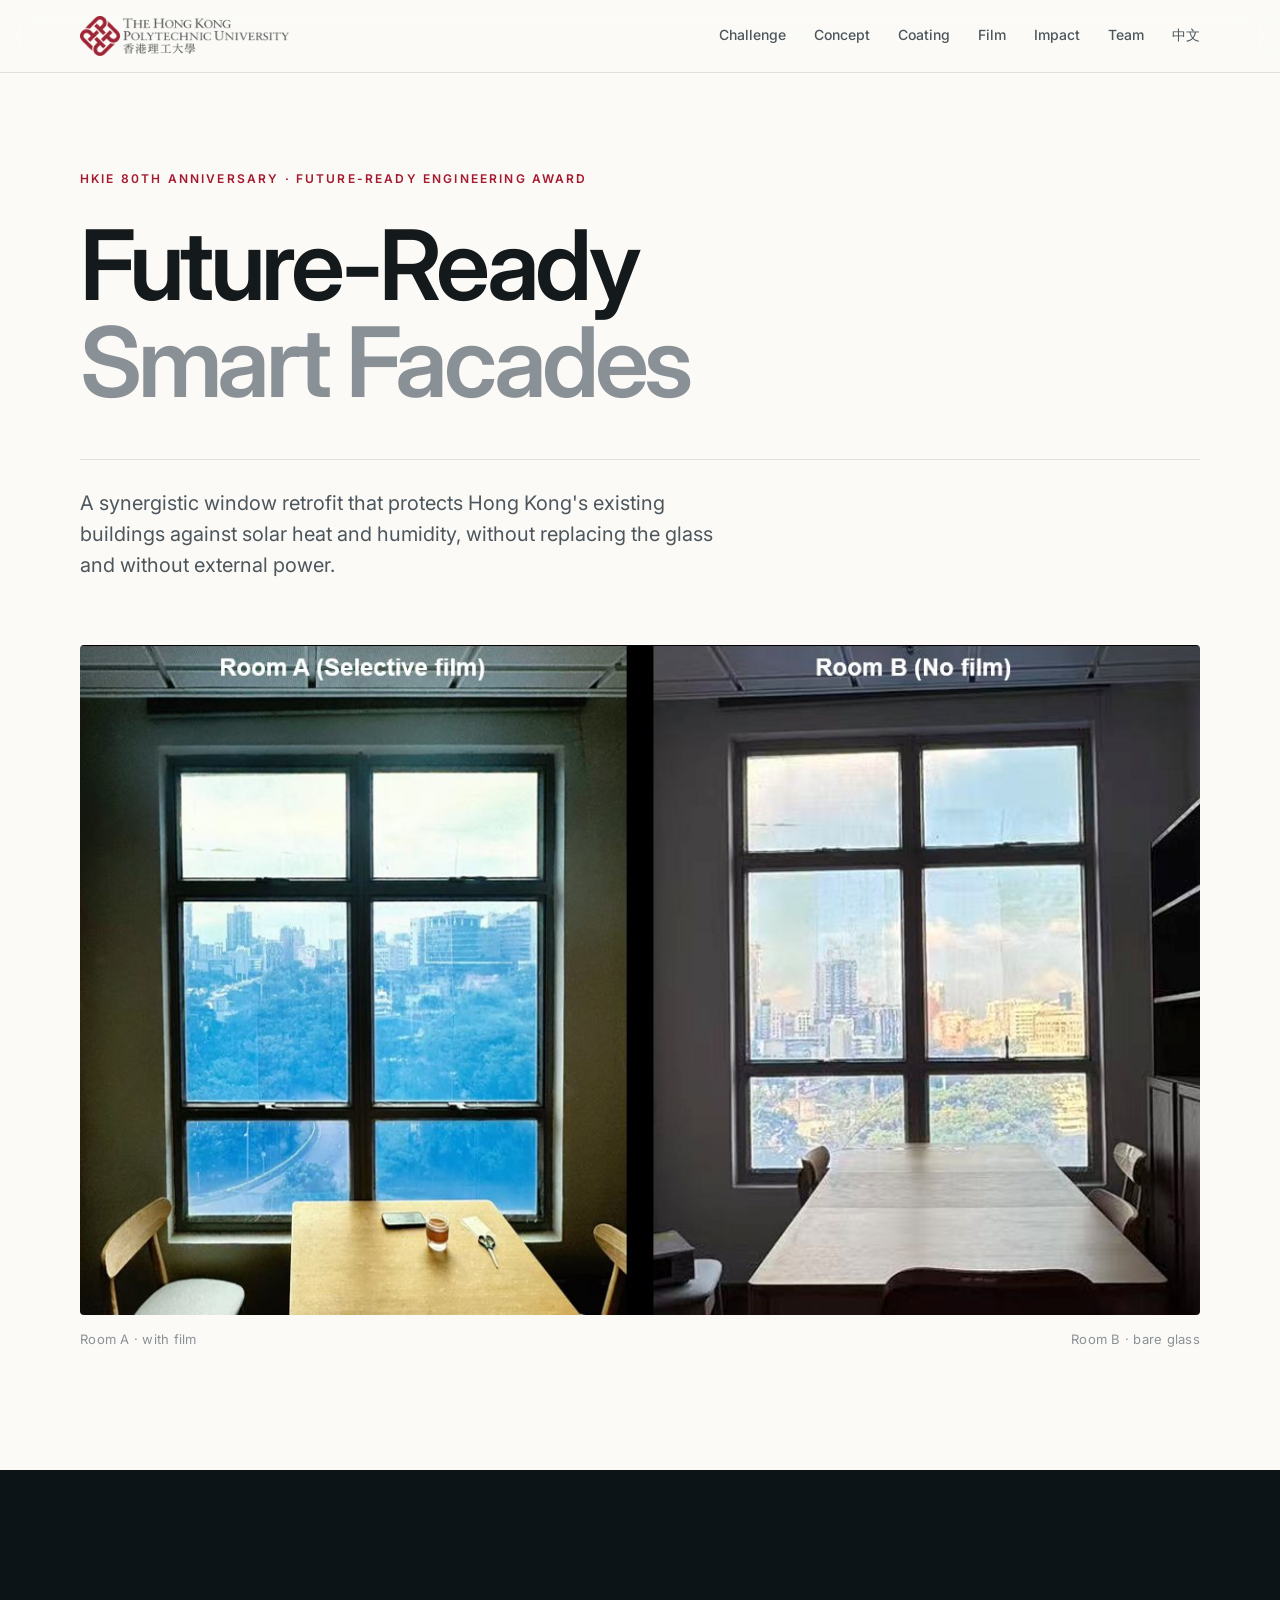
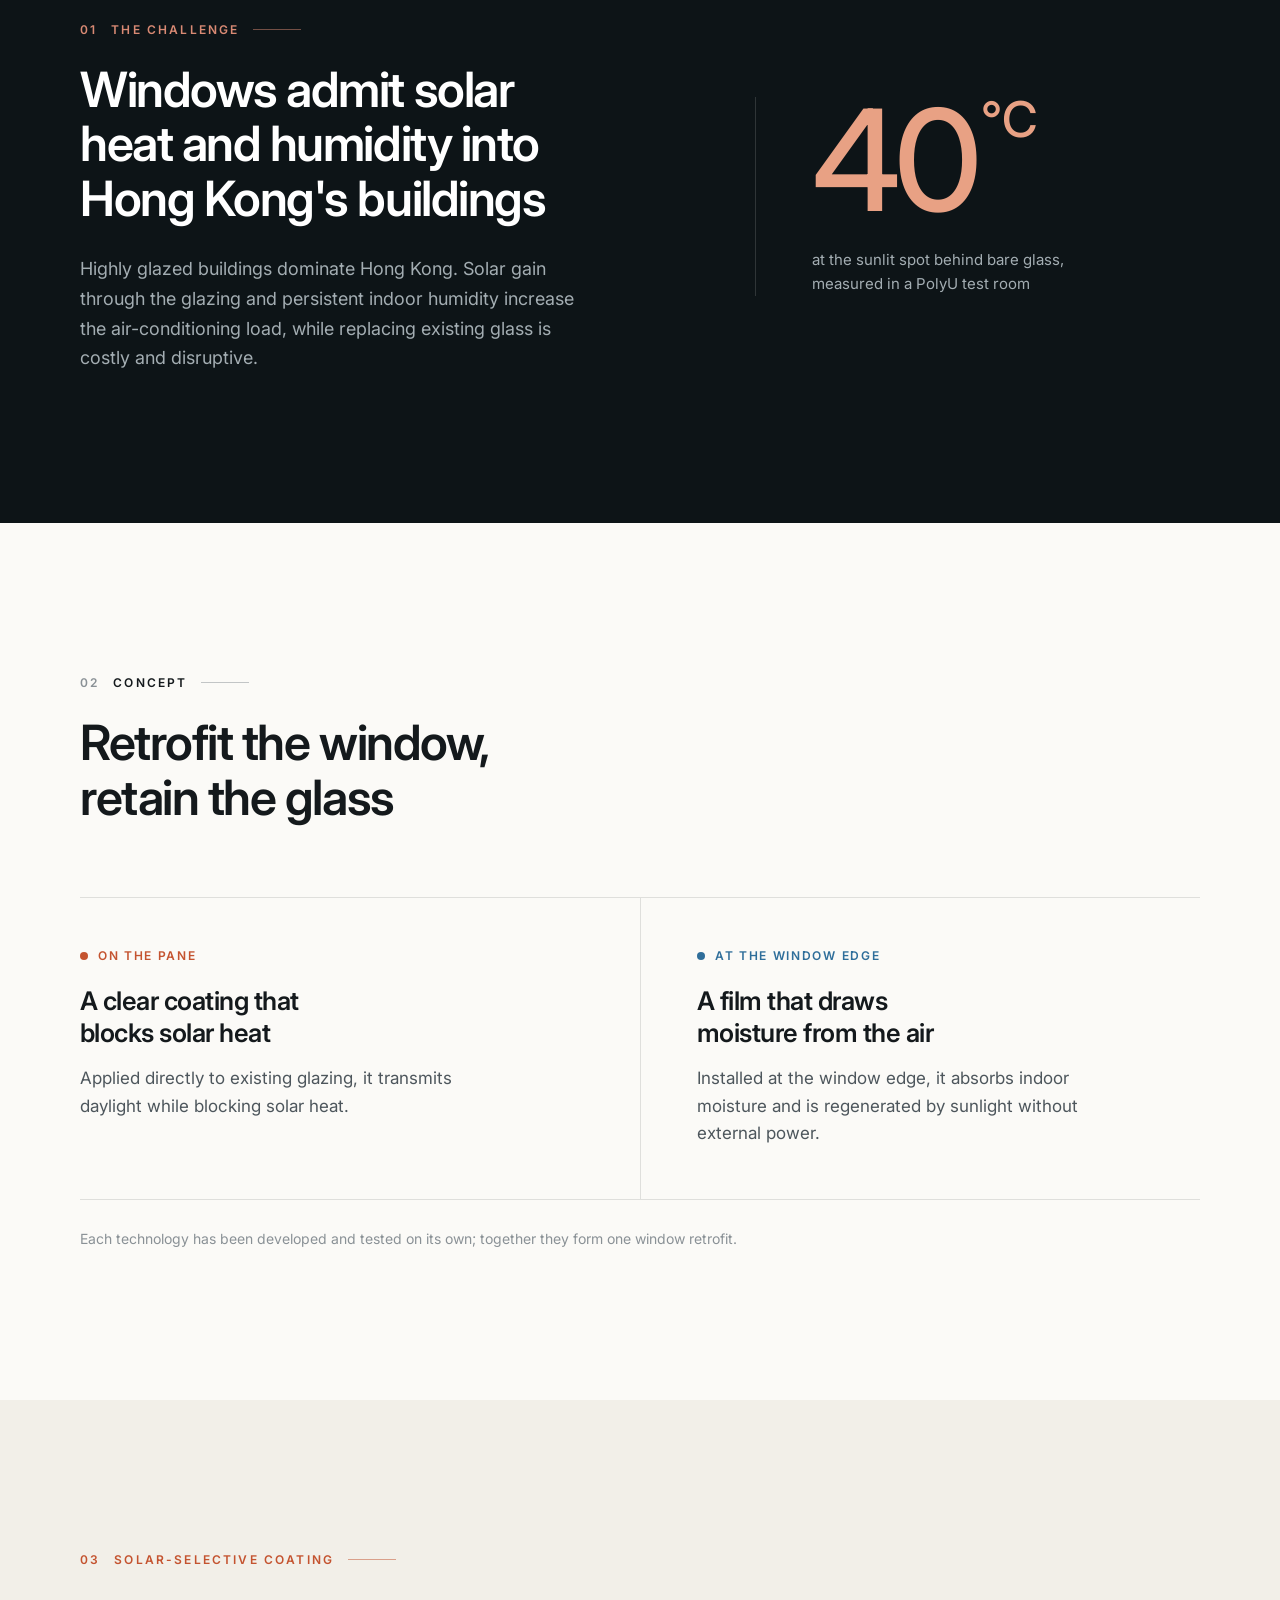
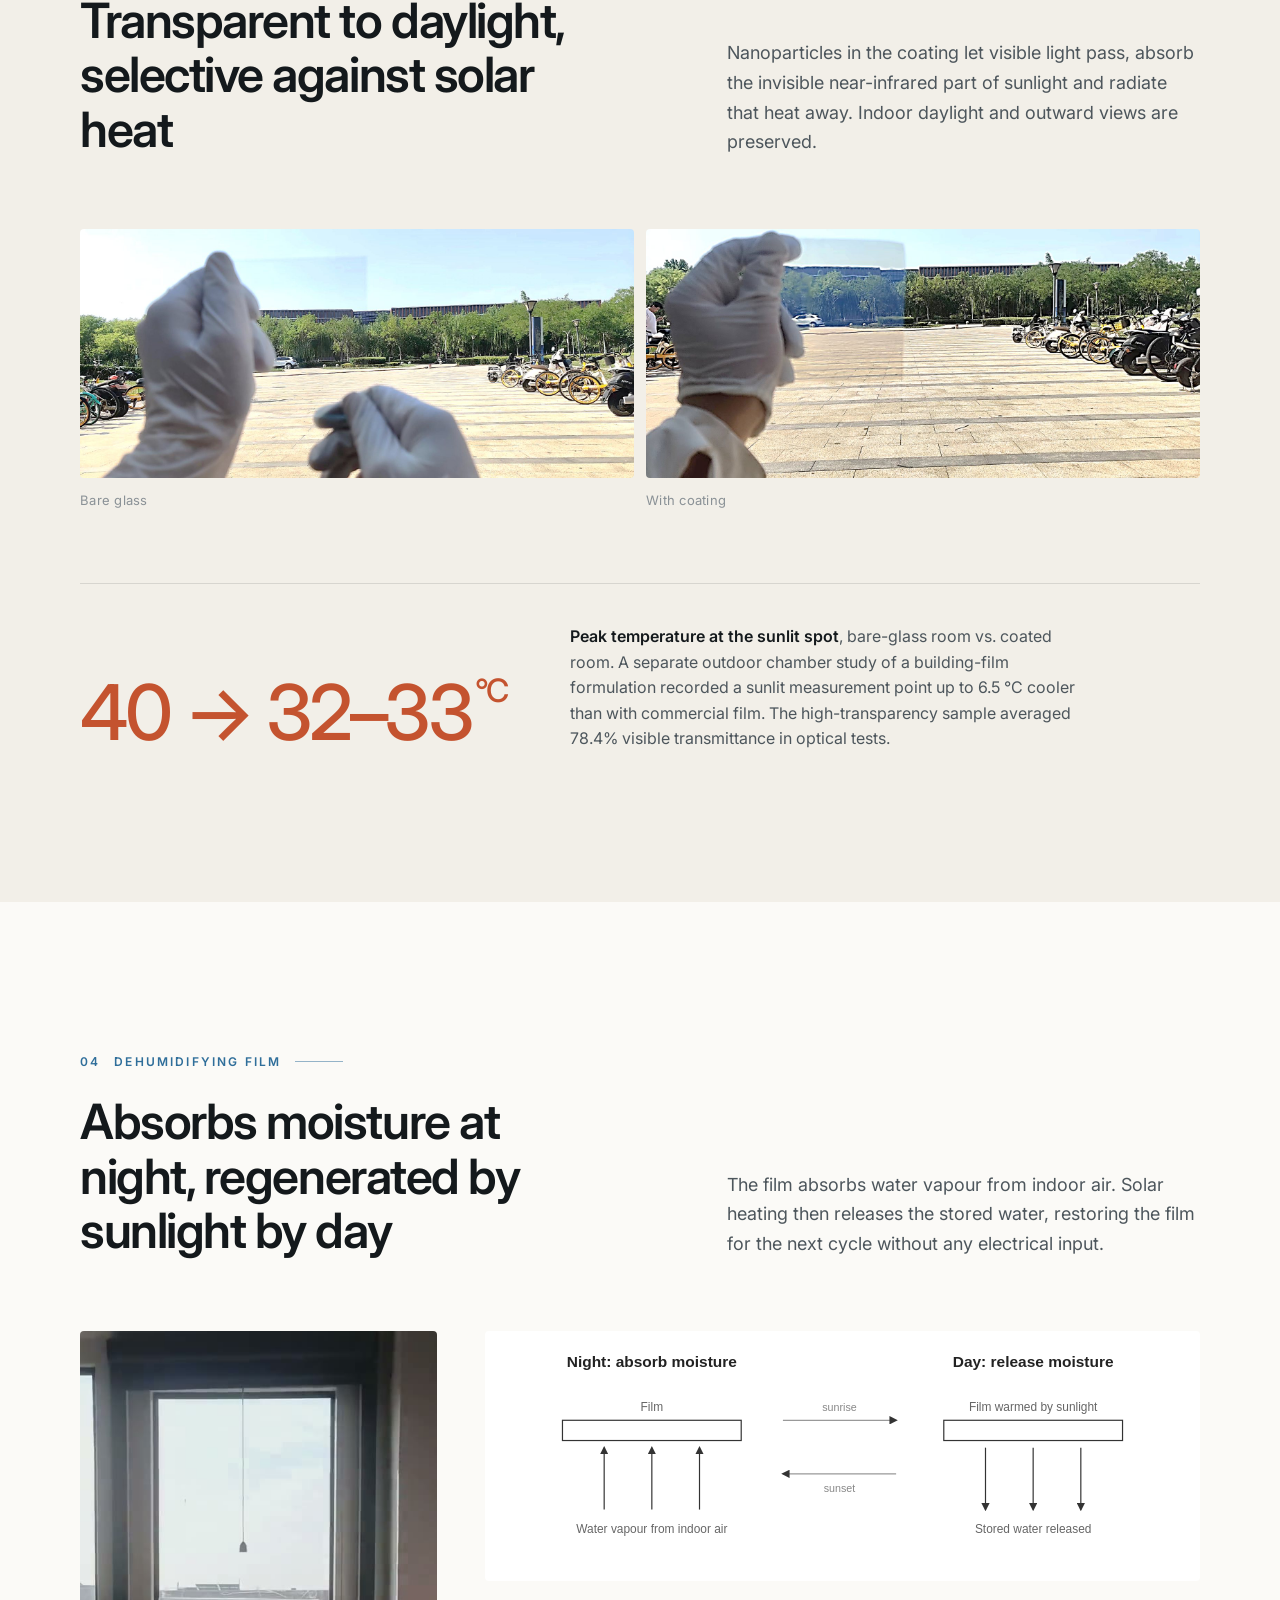
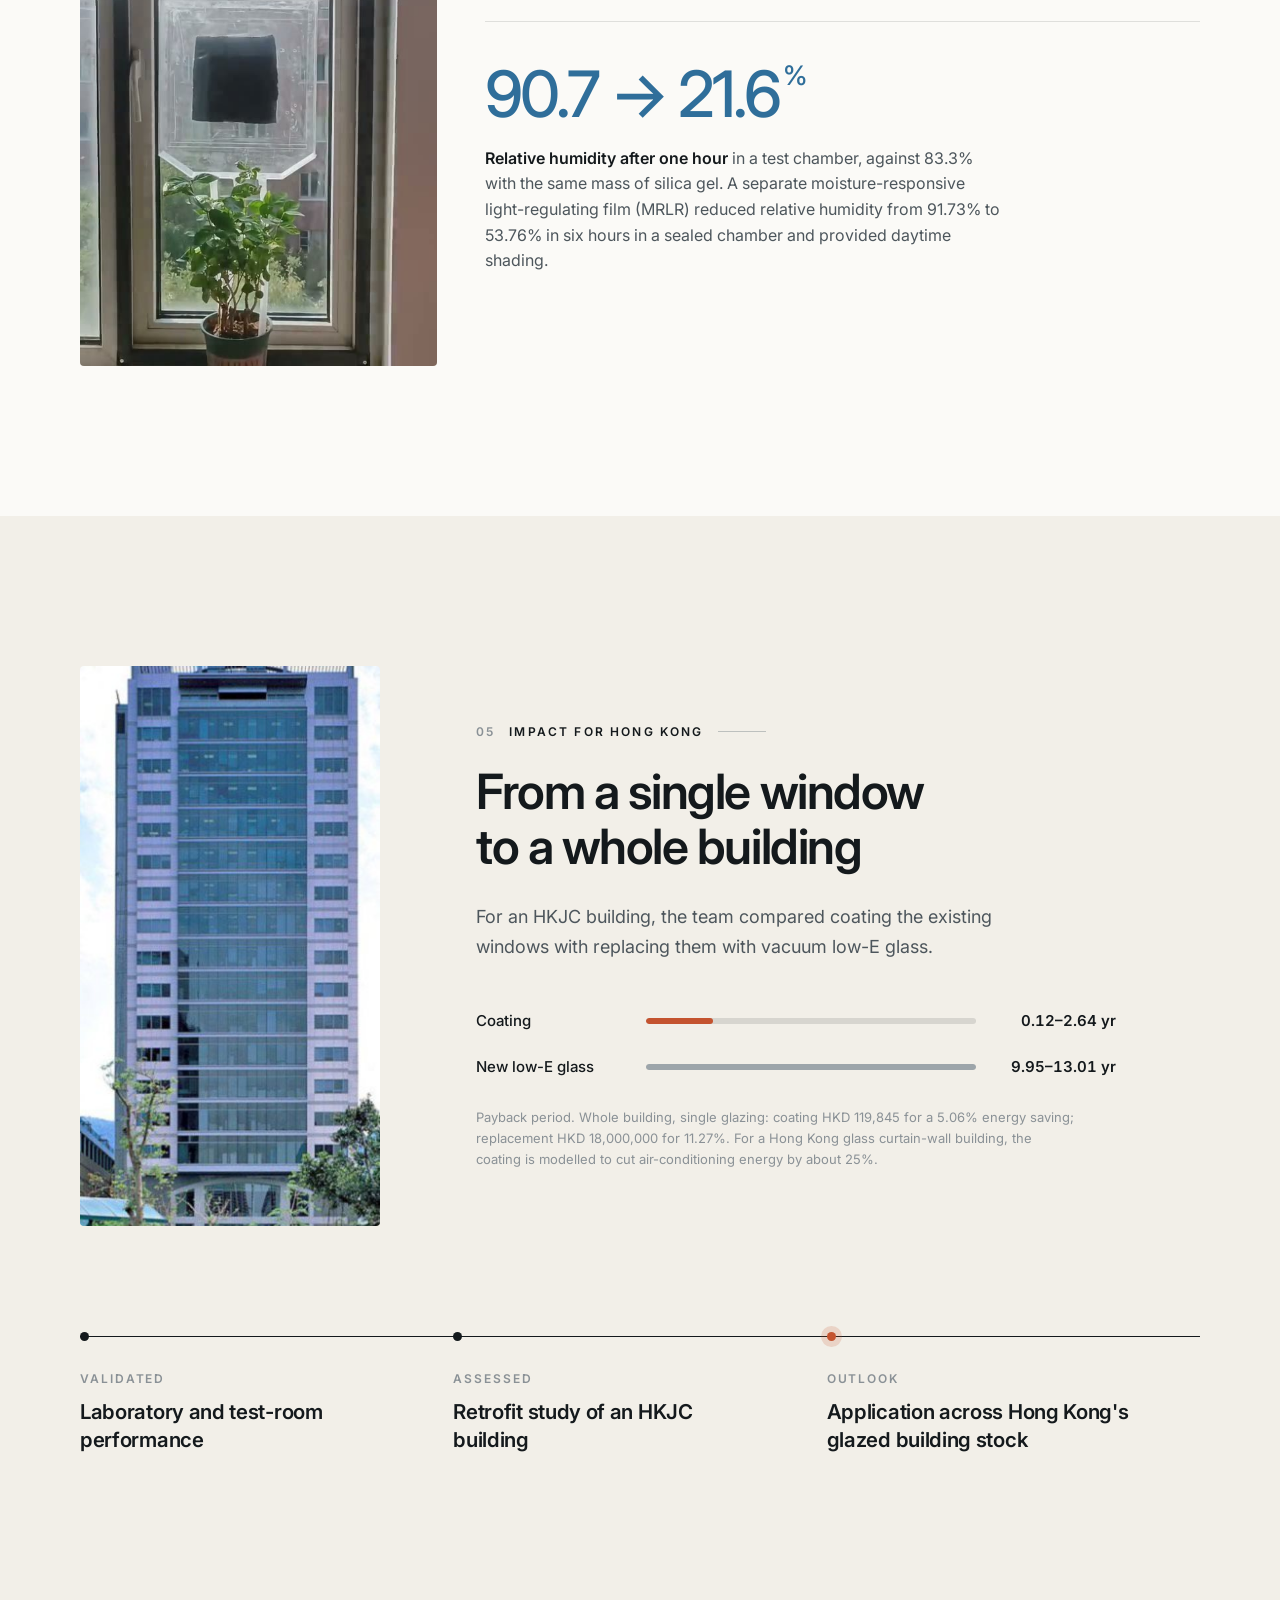
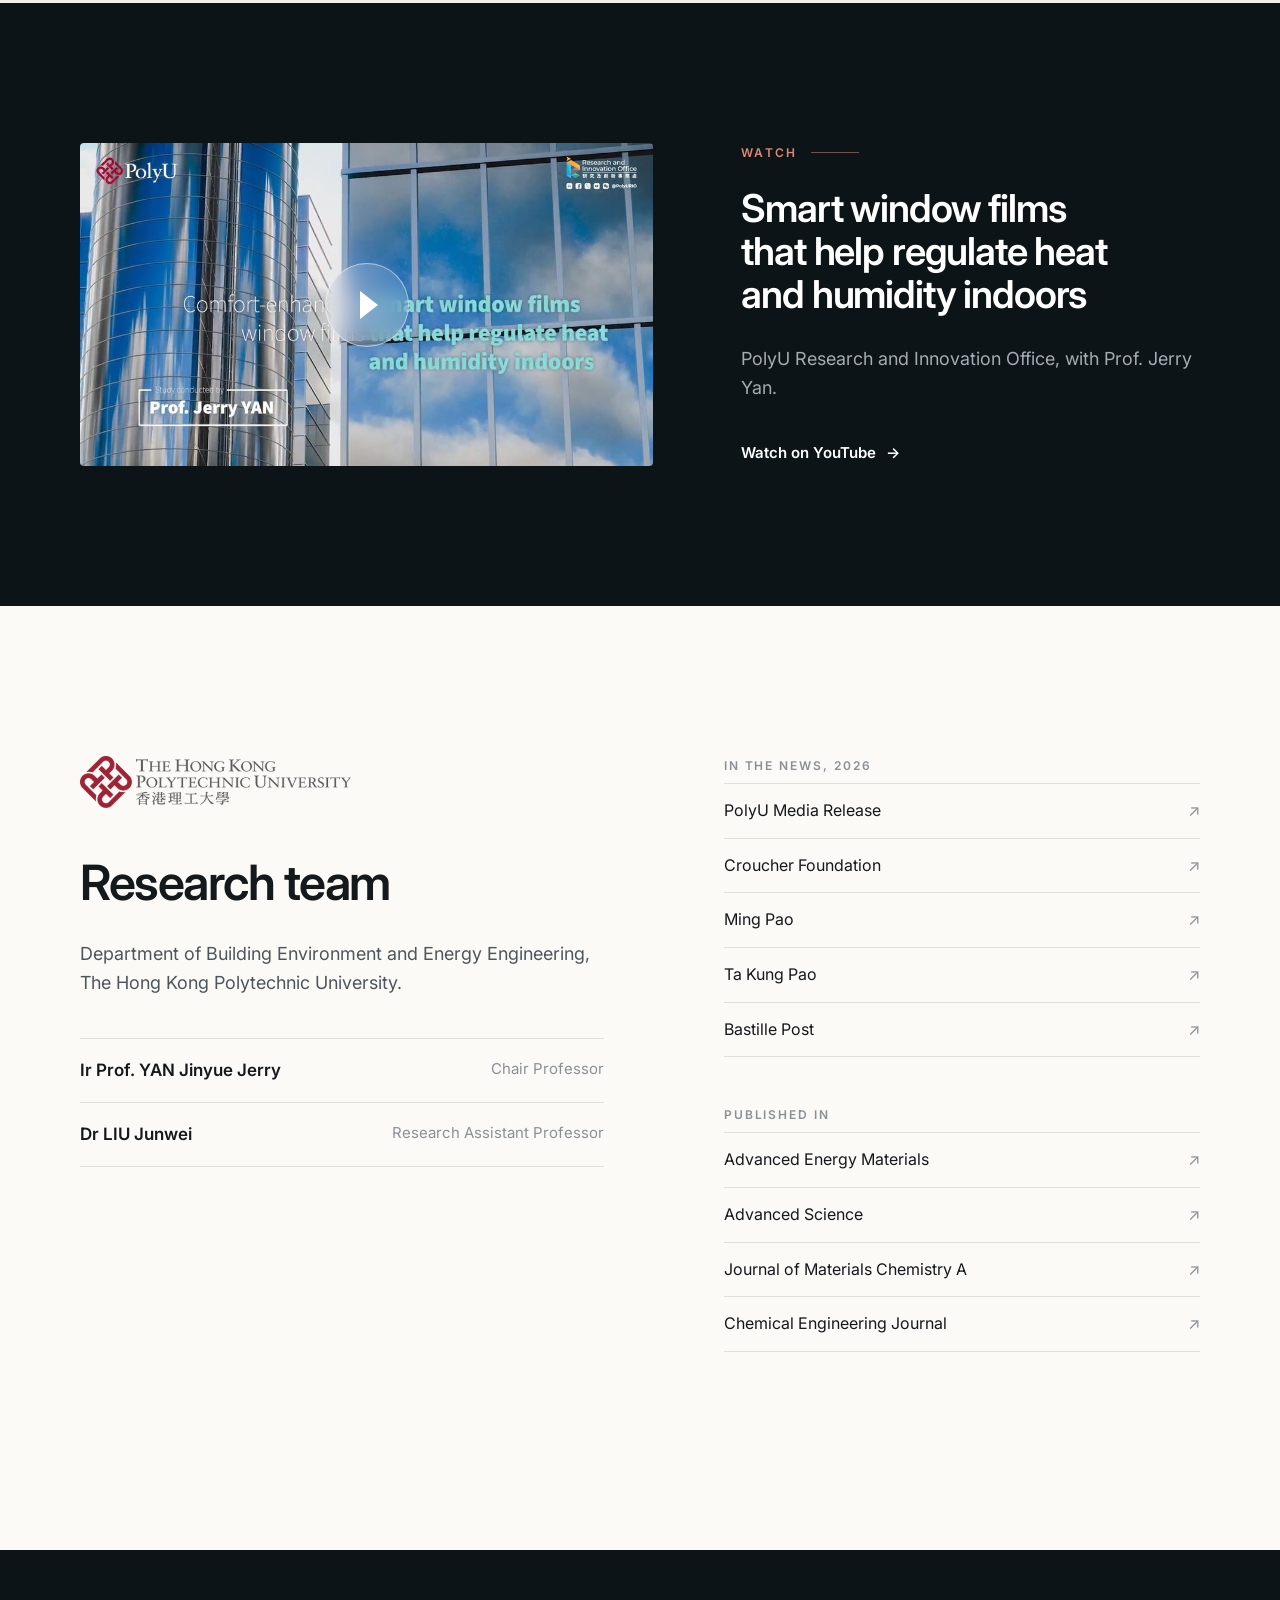
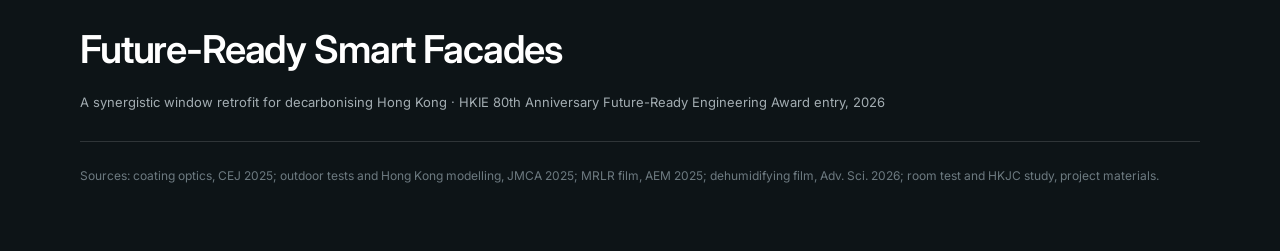
==== en.html @ bd6fe7e2 "Add Chinese research frontend with sample observations and retrofit comparisons" ====
<!doctype html>
<html lang="en">
<head>
<meta charset="utf-8">
<meta name="viewport" content="width=device-width, initial-scale=1">
<title>Future-Ready Smart Facades · PolyU</title>
<meta name="description" content="PolyU research that turns Hong Kong's existing windows into a shield against solar heat and humidity, with no new glass and no power.">
<link rel="preconnect" href="https://fonts.googleapis.com">
<link rel="preconnect" href="https://fonts.gstatic.com" crossorigin>
<link href="https://fonts.googleapis.com/css2?family=Inter:wght@400;500;600&display=swap" rel="stylesheet">
<link rel="stylesheet" href="assets/styles.css">
<script>if('IntersectionObserver' in window&&!matchMedia('(prefers-reduced-motion: reduce)').matches)document.documentElement.classList.add('js')</script>
</head>
<body>

<header class="topbar">
  <div class="wrap topnav">
    <a class="brand" href="#top"><img class="logo" src="assets/img/polyu-logo.png" alt="The Hong Kong Polytechnic University" width="1002" height="192"></a>
    <nav class="nav" aria-label="Sections">
      <a href="#challenge">Challenge</a>
      <a href="#idea">Concept</a>
      <a href="#coating">Coating</a>
      <a href="#film">Film</a>
      <a href="#impact">Impact</a>
      <a href="#team">Team</a>
      <a href="./" lang="zh-CN" hreflang="zh-CN">中文</a>
    </nav>
  </div>
</header>

<main id="top">

<section class="hero">
  <div class="wrap">
    <p class="eyebrow rv">HKIE 80th Anniversary · Future-Ready Engineering Award</p>
    <h1 class="rv">Future-Ready <em>Smart Facades</em></h1>
    <div class="hero-foot rv">
      <p class="sub">A synergistic window retrofit that protects Hong Kong's existing buildings against solar heat and humidity, without replacing the glass and without external power.</p>
    </div>
  </div>
  <div class="wrap">
    <figure class="hero-img rv">
      <img src="assets/img/two-rooms.jpg" alt="Two offices side by side: Room A with the selective film on its window, Room B with bare glass." width="1168" height="699">
      <figcaption><span>Room A · with film</span><span>Room B · bare glass</span></figcaption>
    </figure>
  </div>
</section>

<section id="challenge" class="chapter dark">
  <div class="wrap two">
    <div class="rv">
      <p class="num">01 <span>The challenge</span></p>
      <h2>Windows admit solar heat and humidity into Hong Kong's buildings</h2>
      <p class="lead">Highly glazed buildings dominate Hong Kong. Solar gain through the glazing and persistent indoor humidity increase the air-conditioning load, while replacing existing glass is costly and disruptive.</p>
    </div>
    <div class="figure-stat rv">
      <b>40<small>°C</small></b>
      <span>at the sunlit spot behind bare glass, measured in a PolyU test room</span>
    </div>
  </div>
</section>

<section id="idea" class="chapter">
  <div class="wrap">
    <div class="head rv">
      <p class="num">02 <span>Concept</span></p>
      <h2>Retrofit the window, <em>retain the glass</em></h2>
    </div>
    <div class="idea">
      <div class="rv">
        <p class="tag heat">On the pane</p>
        <h3>A clear coating that blocks solar heat</h3>
        <p>Applied directly to existing glazing, it transmits daylight while blocking solar heat.</p>
      </div>
      <div class="rv">
        <p class="tag water">At the window edge</p>
        <h3>A film that draws moisture from the air</h3>
        <p>Installed at the window edge, it absorbs indoor moisture and is regenerated by sunlight without external power.</p>
      </div>
    </div>
    <p class="note rv">Each technology has been developed and tested on its own; together they form one window retrofit.</p>
  </div>
</section>

<section id="coating" class="chapter warm">
  <div class="wrap">
    <div class="head split rv">
      <div>
        <p class="num heat">03 <span>Solar-selective coating</span></p>
        <h2>Transparent to daylight, <em>selective against solar heat</em></h2>
      </div>
      <p class="lead">Nanoparticles in the coating let visible light pass, absorb the invisible near-infrared part of sunlight and radiate that heat away. Indoor daylight and outward views are preserved.</p>
    </div>
    <div class="pair rv">
      <figure><img src="assets/img/bare-glass.jpg" alt="Bare glass held up against an outdoor scene." loading="lazy" width="1600" height="720"><figcaption>Bare glass</figcaption></figure>
      <figure><img src="assets/img/coated-film.jpg" alt="Coated sample held up against the same outdoor scene." loading="lazy" width="1600" height="720"><figcaption>With coating</figcaption></figure>
    </div>
    <div class="result rv">
      <b class="heat">40 → 32–33<small>°C</small></b>
      <p><strong>Peak temperature at the sunlit spot</strong>, bare-glass room vs. coated room. A separate outdoor chamber study of a building-film formulation recorded a sunlit measurement point up to 6.5 °C cooler than with commercial film. The high-transparency sample averaged 78.4% visible transmittance in optical tests.</p>
    </div>
  </div>
</section>

<section id="film" class="chapter">
  <div class="wrap">
    <div class="head split rv">
      <div>
        <p class="num water">04 <span>Dehumidifying film</span></p>
        <h2>Absorbs moisture at night, <em>regenerated by sunlight</em> by day</h2>
      </div>
      <p class="lead">The film absorbs water vapour from indoor air. Solar heating then releases the stored water, restoring the film for the next cycle without any electrical input.</p>
    </div>
    <div class="film rv">
      <video src="assets/film-window.mp4" poster="assets/img/film-window-poster.jpg" autoplay muted loop playsinline aria-label="Dehumidifying film module installed on a window"></video>
      <div class="film-side">
        <img src="assets/img/film-cycle.svg" alt="Diagram: at night the film adsorbs water vapour from humid indoor air; by day sunlight warms the film and releases the stored water, in a daily cycle." loading="lazy" width="1200" height="420">
        <div class="result stack">
          <b class="water">90.7 → 21.6<small>%</small></b>
          <p><strong>Relative humidity after one hour</strong> in a test chamber, against 83.3% with the same mass of silica gel. A separate moisture-responsive light-regulating film (MRLR) reduced relative humidity from 91.73% to 53.76% in six hours in a sealed chamber and provided daytime shading.</p>
        </div>
      </div>
    </div>
  </div>
</section>

<section id="impact" class="chapter warm">
  <div class="wrap impact">
    <figure class="impact-img rv"><img src="assets/img/hkjc-building.jpg" alt="The HKJC building assessed for retrofit." loading="lazy" width="308" height="687"></figure>
    <div class="rv">
      <p class="num">05 <span>Impact for Hong Kong</span></p>
      <h2>From a single window to <em>a whole building</em></h2>
      <p class="lead">For an HKJC building, the team compared coating the existing windows with replacing them with vacuum low-E glass.</p>
      <div class="bars">
        <div class="bar-row">
          <span class="bar-label">Coating</span>
          <span class="bar"><i style="width:20.3%" class="c"></i></span>
          <span class="bar-val">0.12–2.64 yr</span>
        </div>
        <div class="bar-row">
          <span class="bar-label">New low-E glass</span>
          <span class="bar"><i style="width:100%" class="g"></i></span>
          <span class="bar-val">9.95–13.01 yr</span>
        </div>
      </div>
      <p class="fine">Payback period. Whole building, single glazing: coating HKD 119,845 for a 5.06% energy saving; replacement HKD 18,000,000 for 11.27%. For a Hong Kong glass curtain-wall building, the coating is modelled to cut air-conditioning energy by about 25%.</p>
    </div>
  </div>
  <div class="wrap">
    <ol class="ladder rv">
      <li><span>Validated</span><b>Laboratory and test-room performance</b></li>
      <li><span>Assessed</span><b>Retrofit study of an HKJC building</b></li>
      <li><span>Outlook</span><b>Application across Hong Kong's glazed building stock</b></li>
    </ol>
  </div>
</section>

<section id="watch" class="watch">
  <div class="wrap watch-grid">
    <a class="video-card rv" href="https://www.youtube.com/watch?v=_Lc-6vE74IY">
      <img src="assets/img/rio-video.jpg" alt="Video thumbnail: Smart window films that help regulate heat and humidity indoors, Prof. Jerry Yan." loading="lazy" width="960" height="540">
      <span class="play" aria-hidden="true"></span>
    </a>
    <div class="rv">
      <p class="num light">Watch</p>
      <h2>Smart window films that help regulate <em>heat and humidity</em> indoors</h2>
      <p class="lead">PolyU Research and Innovation Office, with Prof. Jerry Yan.</p>
      <a class="link-arrow light" href="https://www.youtube.com/watch?v=_Lc-6vE74IY">Watch on YouTube</a>
    </div>
  </div>
</section>

<section id="team" class="chapter">
  <div class="wrap team">
    <div class="rv">
      <img class="team-logo" src="assets/img/polyu-logo.png" alt="The Hong Kong Polytechnic University" width="1002" height="192" loading="lazy">
      <h2>Research team</h2>
      <p class="lead">Department of Building Environment and Energy Engineering, The Hong Kong Polytechnic University.</p>
      <ul class="names">
        <li><b>Ir Prof. YAN Jinyue Jerry</b><span>Chair Professor</span></li>
        <li><b>Dr LIU Junwei</b><span>Research Assistant Professor</span></li>
      </ul>
    </div>
    <div class="rv">
      <p class="label">In the news, 2026</p>
      <ul class="links">
        <li><a href="https://www.polyu.edu.hk/media/media-releases/2026/0610_polyu-develops-smart-window-film-to-regulate-light-and-humidity/">PolyU Media Release</a></li>
        <li><a href="https://croucher.org.hk/en/news/cooler-drier-rooms-without-extra-power">Croucher Foundation</a></li>
        <li><a href="https://news.mingpao.com/pns/%E6%95%99%E8%82%B2/article/20260611/s00011/1781112694143/">Ming Pao</a></li>
        <li><a href="https://www.tkww.hk/epaper/view/newsDetail/2064785920850268160.html">Ta Kung Pao</a></li>
        <li><a href="https://www.bastillepost.com/hongkong/article/16139315">Bastille Post</a></li>
      </ul>
      <p class="label">Published in</p>
      <ul class="links">
        <li><a href="https://doi.org/10.1002/aenm.202503332">Advanced Energy Materials</a></li>
        <li><a href="https://doi.org/10.1002/advs.76145">Advanced Science</a></li>
        <li><a href="https://doi.org/10.1039/D4TA05784H">Journal of Materials Chemistry A</a></li>
        <li><a href="https://doi.org/10.1016/j.cej.2025.167017">Chemical Engineering Journal</a></li>
      </ul>
    </div>
  </div>
</section>

</main>

<footer class="footer">
  <div class="wrap">
    <p class="f-title">Future-Ready <em>Smart Facades</em></p>
    <p>A synergistic window retrofit for decarbonising Hong Kong · HKIE 80th Anniversary Future-Ready Engineering Award entry, 2026</p>
    <p class="srcs">Sources: coating optics, CEJ 2025; outdoor tests and Hong Kong modelling, JMCA 2025; MRLR film, AEM 2025; dehumidifying film, Adv. Sci. 2026; room test and HKJC study, project materials.</p>
  </div>
</footer>

<script>
(function(){
  var els=document.querySelectorAll('.rv');
  if(!document.documentElement.classList.contains('js')){return}
  var io=new IntersectionObserver(function(es){es.forEach(function(e){if(e.isIntersecting){e.target.classList.add('in');io.unobserve(e.target)}})},{rootMargin:'0px 0px -8% 0px'});
  els.forEach(function(el){io.observe(el)});
})();
</script>
</body>
</html>
---- assets/styles.css ----
:root{
  --ink:#14191c; --ink-2:#4d565c; --ink-3:#8a9196;
  --paper:#fbfaf7; --warm:#f2efe8; --line:rgba(20,25,28,.12);
  --night:#0d1417; --night-2:#a3adb2; --night-line:rgba(255,255,255,.14);
  --heat:#c4532f; --water:#2f6e9a;
  --polyu:#a6192e;
  --serif:"Instrument Serif","Iowan Old Style",Georgia,serif;
  --sans:"Inter","Helvetica Neue",Helvetica,Arial,sans-serif;
  --maxw:1200px;
}
*{box-sizing:border-box}
html{scroll-behavior:smooth;scroll-padding-top:72px}
body{margin:0;font-family:var(--sans);color:var(--ink);background:var(--paper);font-size:17px;line-height:1.6;-webkit-font-smoothing:antialiased;text-rendering:optimizeLegibility}
img,video{max-width:100%;height:auto;display:block}
a{color:inherit}
figure{margin:0}
.wrap{max-width:var(--maxw);margin:0 auto;padding:0 40px}

h1,h2,.figure-stat b,.result b,.f-title{font-family:var(--sans);font-weight:600}
h1 em,h2 em,.f-title em{font-style:normal}
h2{font-size:clamp(32px,3.8vw,50px);line-height:1.12;letter-spacing:-.03em;margin:0 0 28px;max-width:16ch}
h3{font-size:21px;font-weight:600;letter-spacing:-.01em;line-height:1.3;margin:0 0 10px}
.lead{font-size:18px;color:var(--ink-2);margin:0;max-width:520px;line-height:1.65}

/* nav */
.topbar{position:sticky;top:0;z-index:20;background:rgba(251,250,247,.82);backdrop-filter:saturate(1.4) blur(16px);-webkit-backdrop-filter:saturate(1.4) blur(16px);border-bottom:1px solid var(--line)}
.topnav{display:flex;align-items:center;height:72px;gap:24px}
.brand{display:flex;align-items:center}
.logo{height:40px;width:auto}
.nav{margin-left:auto;display:flex;gap:28px;overflow-x:auto;scrollbar-width:none}
.nav::-webkit-scrollbar{display:none}
.nav a{text-decoration:none;font-size:14px;font-weight:500;color:var(--ink-2);white-space:nowrap;padding:4px 0;border-bottom:1px solid transparent;transition:color .2s,border-color .2s}
.nav a:hover{color:var(--ink);border-color:var(--ink)}

/* hero */
.hero{padding:96px 0 120px}
.eyebrow{font-size:12px;font-weight:600;letter-spacing:.18em;text-transform:uppercase;color:var(--polyu);margin:0 0 28px}
h1{font-size:clamp(46px,7.6vw,104px);line-height:1;letter-spacing:-.045em;margin:0;max-width:11ch}
h1 em{color:var(--ink-3)}
.hero-foot{display:flex;justify-content:space-between;align-items:flex-end;gap:40px;margin:48px 0 64px;padding-top:28px;border-top:1px solid var(--line)}
.sub{font-size:20px;line-height:1.55;color:var(--ink-2);margin:0;max-width:640px}
.link-arrow{font-size:15px;font-weight:600;text-decoration:none;white-space:nowrap;display:inline-flex;align-items:center;gap:10px}
.link-arrow::after{content:"→";transition:transform .25s}
.link-arrow:hover::after{transform:translateX(5px)}
.hero-img img{width:100%;border-radius:4px}
.hero-img figcaption{display:flex;justify-content:space-between;font-size:13px;color:var(--ink-3);margin-top:14px;letter-spacing:.02em}

/* chapters */
.chapter{padding:150px 0}
.chapter.warm{background:var(--warm)}
.chapter.dark{background:var(--night);color:#fff}
.chapter.dark .lead{color:var(--night-2)}
.num{font-size:12px;font-weight:600;letter-spacing:.18em;text-transform:uppercase;color:var(--ink-3);margin:0 0 24px;display:flex;align-items:center;gap:14px}
.num span{color:var(--ink)}
.num::after{content:"";height:1px;width:48px;background:currentColor;opacity:.5}
.num.heat,.num.heat span{color:var(--heat)}
.num.water,.num.water span{color:var(--water)}
.dark .num,.dark .num span,.num.light,.watch .num{color:#d98a74}
.head{margin-bottom:72px}
.head.split{display:grid;grid-template-columns:1.2fr 1fr;gap:80px;align-items:end}
.head.split h2{margin:0}
.two{display:grid;grid-template-columns:1.3fr 1fr;gap:96px;align-items:center}

.figure-stat{border-left:1px solid var(--night-line);padding-left:56px}
.figure-stat b{display:block;font-size:clamp(90px,11vw,160px);line-height:.9;letter-spacing:-.05em;font-weight:500;color:#e8a184}
.figure-stat small{font-size:.35em;vertical-align:top;margin-left:6px;letter-spacing:0}
.figure-stat span{display:block;color:var(--night-2);font-size:15px;margin-top:24px;max-width:260px}

/* idea */
.idea{display:grid;grid-template-columns:1fr 1fr;border-top:1px solid var(--line);border-bottom:1px solid var(--line)}
.idea > div{padding:48px 56px 52px 0}
.idea > div + div{padding:48px 0 52px 56px;border-left:1px solid var(--line)}
.idea h3{font-size:clamp(22px,2vw,26px);line-height:1.25;letter-spacing:-.02em;margin:0 0 16px;max-width:15ch}
.idea p:not(.tag){color:var(--ink-2);margin:0;max-width:400px}
.tag{font-size:12px;font-weight:600;letter-spacing:.14em;text-transform:uppercase;margin:0 0 20px;display:flex;align-items:center;gap:10px}
.tag::before{content:"";width:8px;height:8px;border-radius:50%;background:currentColor}
.tag.heat{color:var(--heat)} .tag.water{color:var(--water)}
.note{font-size:14px;color:var(--ink-3);margin:28px 0 0}

/* imagery */
.pair{display:grid;grid-template-columns:1fr 1fr;gap:12px}
.pair img{width:100%;border-radius:4px}
.pair figcaption{font-size:13px;color:var(--ink-3);margin-top:12px;letter-spacing:.02em}

.result{display:grid;grid-template-columns:auto 1fr;gap:64px;align-items:end;margin-top:72px;padding-top:40px;border-top:1px solid var(--line)}
.result b{font-size:clamp(48px,6vw,84px);line-height:1;letter-spacing:-.045em;font-weight:500;white-space:nowrap;font-variant-numeric:lining-nums}
.result small{font-size:.42em;vertical-align:top;margin-left:4px}
.result b.heat{color:var(--heat)} .result b.water{color:var(--water)}
.result p{margin:0;color:var(--ink-2);font-size:16px;max-width:520px}
.result strong{color:var(--ink);font-weight:600}
.result.stack{grid-template-columns:1fr;gap:20px;margin-top:40px}
.result.stack b{font-size:clamp(44px,5vw,72px)}

.film{display:grid;grid-template-columns:1fr 2fr;gap:48px;align-items:start}
.film video{width:100%;border-radius:4px;background:var(--warm)}
.film-side img{width:100%;border-radius:4px}

/* impact */
.impact{display:grid;grid-template-columns:300px 1fr;gap:96px;align-items:center}
.impact-img img{width:100%;border-radius:4px;max-height:560px;object-fit:cover}
.impact .lead{margin-bottom:48px}
.bars{display:grid;gap:22px;margin-bottom:28px;max-width:640px}
.bar-row{display:grid;grid-template-columns:150px 1fr 120px;gap:20px;align-items:center}
.bar-label{font-size:15px;font-weight:500}
.bar{height:6px;background:var(--line);border-radius:999px;overflow:hidden}
.bar i{display:block;height:100%;border-radius:999px;transform-origin:left;transition:transform 1.2s cubic-bezier(.2,.7,.2,1) .2s}
.bar i.c{background:var(--heat)} .bar i.g{background:#9da5aa}
.js .rv:not(.in) .bar i{transform:scaleX(0)}
.bar-val{font-variant-numeric:tabular-nums;font-weight:600;text-align:right;font-size:15px}
.fine{font-size:13px;line-height:1.6;color:var(--ink-3);max-width:600px;margin:0}

.ladder{list-style:none;padding:0;margin:110px 0 0;display:grid;grid-template-columns:repeat(3,1fr);border-top:1px solid var(--ink)}
.ladder li{position:relative;padding:32px 40px 0 0}
.ladder li::before{content:"";position:absolute;top:-5px;left:0;width:9px;height:9px;border-radius:50%;background:var(--ink)}
.ladder li:last-child::before{background:var(--heat);box-shadow:0 0 0 6px rgba(196,83,47,.18)}
.ladder span{display:block;font-size:12px;font-weight:600;letter-spacing:.16em;text-transform:uppercase;color:var(--ink-3);margin-bottom:10px}
.ladder b{font-weight:600;font-size:clamp(18px,1.6vw,21px);line-height:1.35;letter-spacing:-.015em;display:block;max-width:24ch}

/* watch */
.watch{background:var(--night);color:#fff;padding:140px 0}
.watch-grid{display:grid;grid-template-columns:1.25fr 1fr;gap:88px;align-items:center}
.watch h2{font-size:clamp(28px,3vw,40px)}
.watch .lead{color:var(--night-2);margin-bottom:36px}
.video-card{position:relative;display:block;border-radius:4px;overflow:hidden}
.video-card img{width:100%;transition:transform .8s cubic-bezier(.2,.7,.2,1)}
.video-card:hover img{transform:scale(1.035)}
.play{position:absolute;left:50%;top:50%;width:84px;height:84px;margin:-42px 0 0 -42px;border-radius:50%;background:rgba(255,255,255,.14);backdrop-filter:blur(10px);-webkit-backdrop-filter:blur(10px);box-shadow:inset 0 0 0 1px rgba(255,255,255,.5)}
.play::after{content:"";position:absolute;left:35px;top:28px;border-left:18px solid #fff;border-top:14px solid transparent;border-bottom:14px solid transparent}
.link-arrow.light{color:#fff}

/* team */
.team{display:grid;grid-template-columns:1.1fr 1fr;gap:120px;align-items:start}
.team-logo{height:52px;width:auto;margin-bottom:48px}
.team .lead{margin-bottom:40px}
.names{list-style:none;padding:0;margin:0;border-top:1px solid var(--line)}
.names li{display:flex;justify-content:space-between;gap:20px;padding:18px 0;border-bottom:1px solid var(--line)}
.names b{font-weight:600}
.names span{color:var(--ink-3);font-size:15px;text-align:right}
.label{font-size:12px;font-weight:600;letter-spacing:.16em;text-transform:uppercase;color:var(--ink-3);margin:0 0 8px}
.links{list-style:none;padding:0;margin:0 0 48px;border-top:1px solid var(--line)}
.links a{display:flex;justify-content:space-between;text-decoration:none;padding:14px 0;border-bottom:1px solid var(--line);font-size:16px;transition:padding .25s,color .25s}
.links a::after{content:"↗";color:var(--ink-3)}
.links a:hover{padding-left:8px;color:var(--polyu)}

/* footer */
.footer{background:var(--night);color:var(--night-2);padding:80px 0 56px;font-size:13px}
.footer p{margin:0 0 10px;max-width:820px}
.f-title{font-size:clamp(28px,3vw,40px);letter-spacing:-.03em;color:#fff;line-height:1;margin-bottom:24px !important}
.footer .srcs{color:#6d7a80;font-size:12px;margin-top:28px;padding-top:24px;border-top:1px solid var(--night-line);max-width:none}

/* reveal */
.js .rv{opacity:0;transform:translateY(28px);transition:opacity 1s cubic-bezier(.2,.7,.2,1),transform 1s cubic-bezier(.2,.7,.2,1)}
.js .rv.in{opacity:1;transform:none}

@media (max-width:960px){
  .wrap{padding:0 28px}
  .chapter{padding:104px 0}
  .two,.head.split,.film,.watch-grid,.team,.impact{grid-template-columns:1fr;gap:48px}
  .figure-stat{border-left:0;border-top:1px solid var(--night-line);padding:40px 0 0}
  .impact-img{display:none}
  .result{grid-template-columns:1fr;gap:20px}
  .film video{max-width:360px}
  .ladder{grid-template-columns:1fr;border-top:0;border-left:1px solid var(--ink);margin-top:80px}
  .ladder li{padding:0 0 36px 32px}
  .ladder li:last-child{padding-bottom:0}
  .ladder li::before{top:6px;left:-5px}
  .nav{gap:20px}
}
@media (max-width:640px){
  body{font-size:16px}
  .wrap{padding:0 22px}
  .topnav{height:60px}
  .logo{height:30px}
  .nav{margin-left:12px}
  html{scroll-padding-top:60px}
  .hero{padding:56px 0 72px}
  .hero-foot{flex-direction:column;align-items:flex-start;gap:24px;margin:32px 0 40px}
  .sub{font-size:18px}
  .chapter,.watch{padding:80px 0}
  .head{margin-bottom:48px}
  .idea{grid-template-columns:1fr}
  .idea > div,.idea > div + div{padding:36px 0;border-left:0}
  .idea > div + div{border-top:1px solid var(--line)}
  .pair{grid-template-columns:1fr}
  .bar-row{grid-template-columns:1fr auto;row-gap:10px}
  .bar{grid-column:1/-1;grid-row:2}
  .names li{flex-direction:column;gap:2px}
  .names span{text-align:left}
}
@media (prefers-reduced-motion:reduce){html{scroll-behavior:auto}}
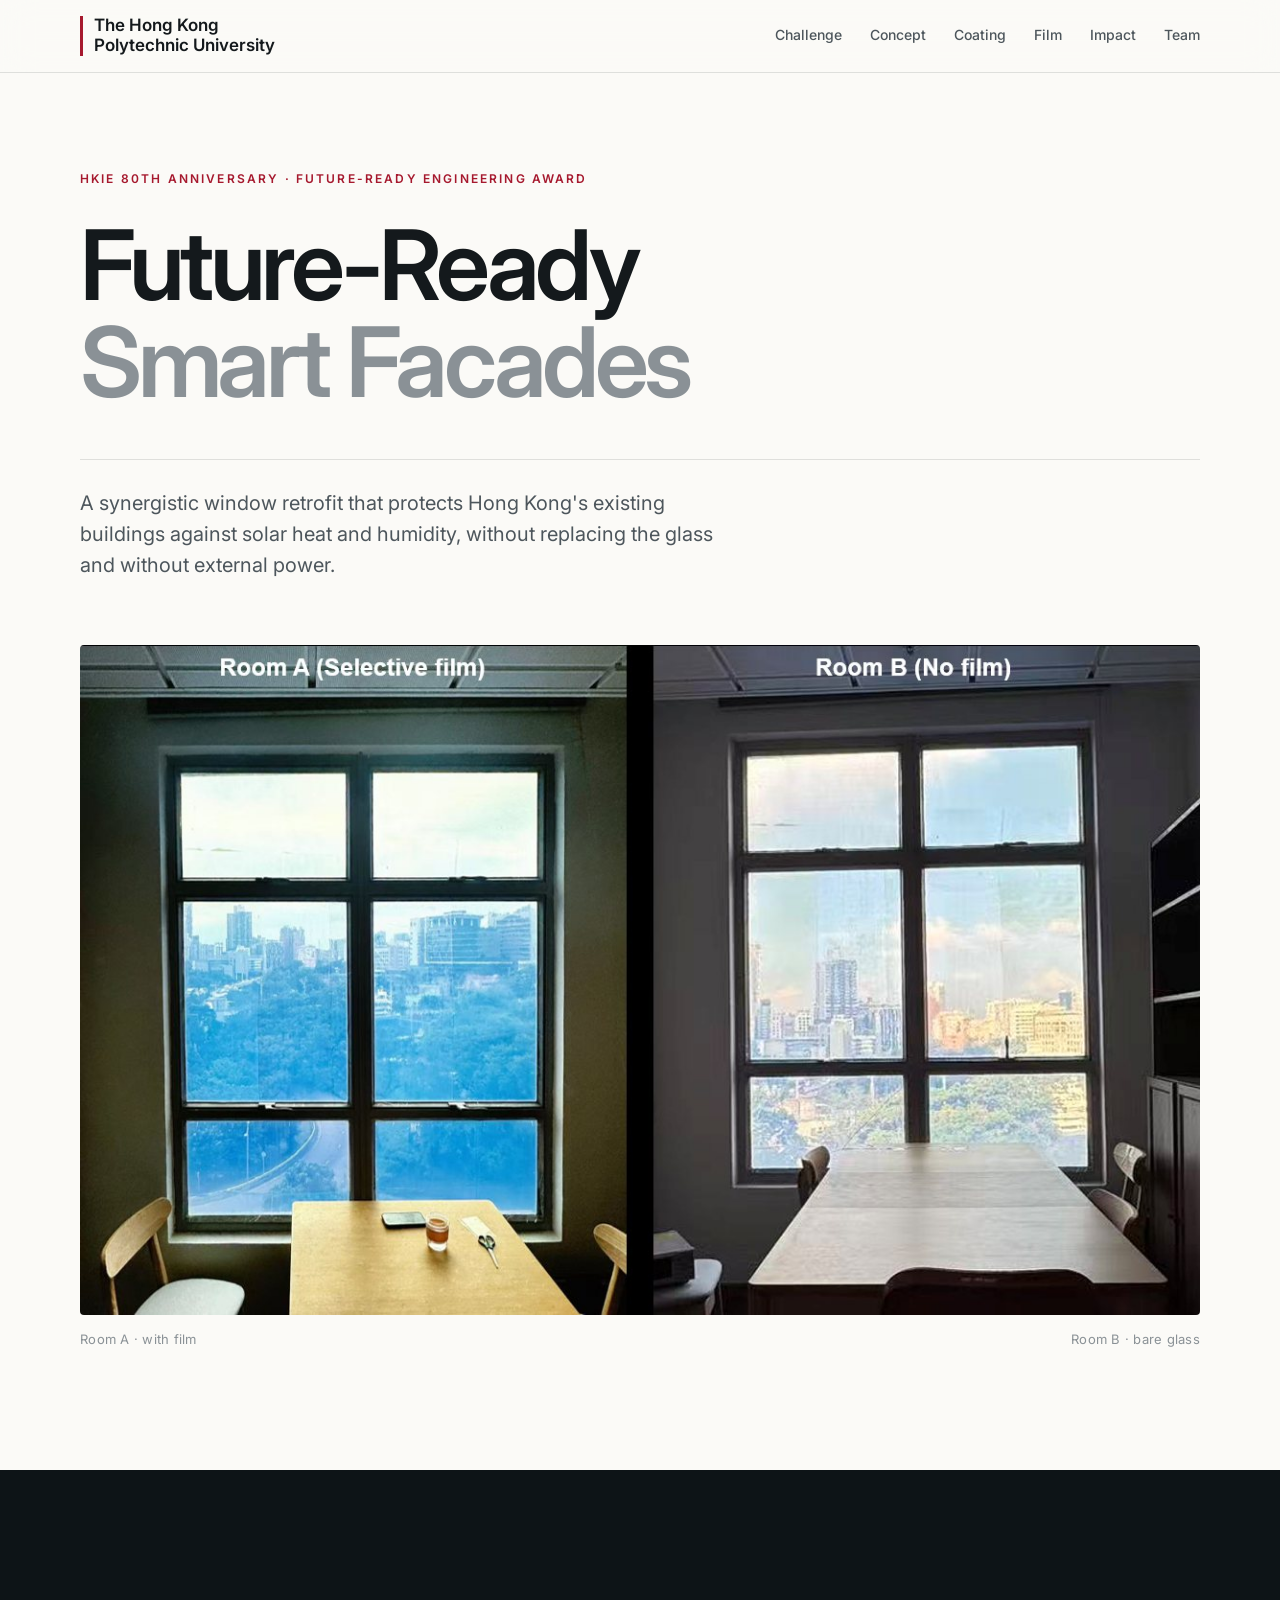
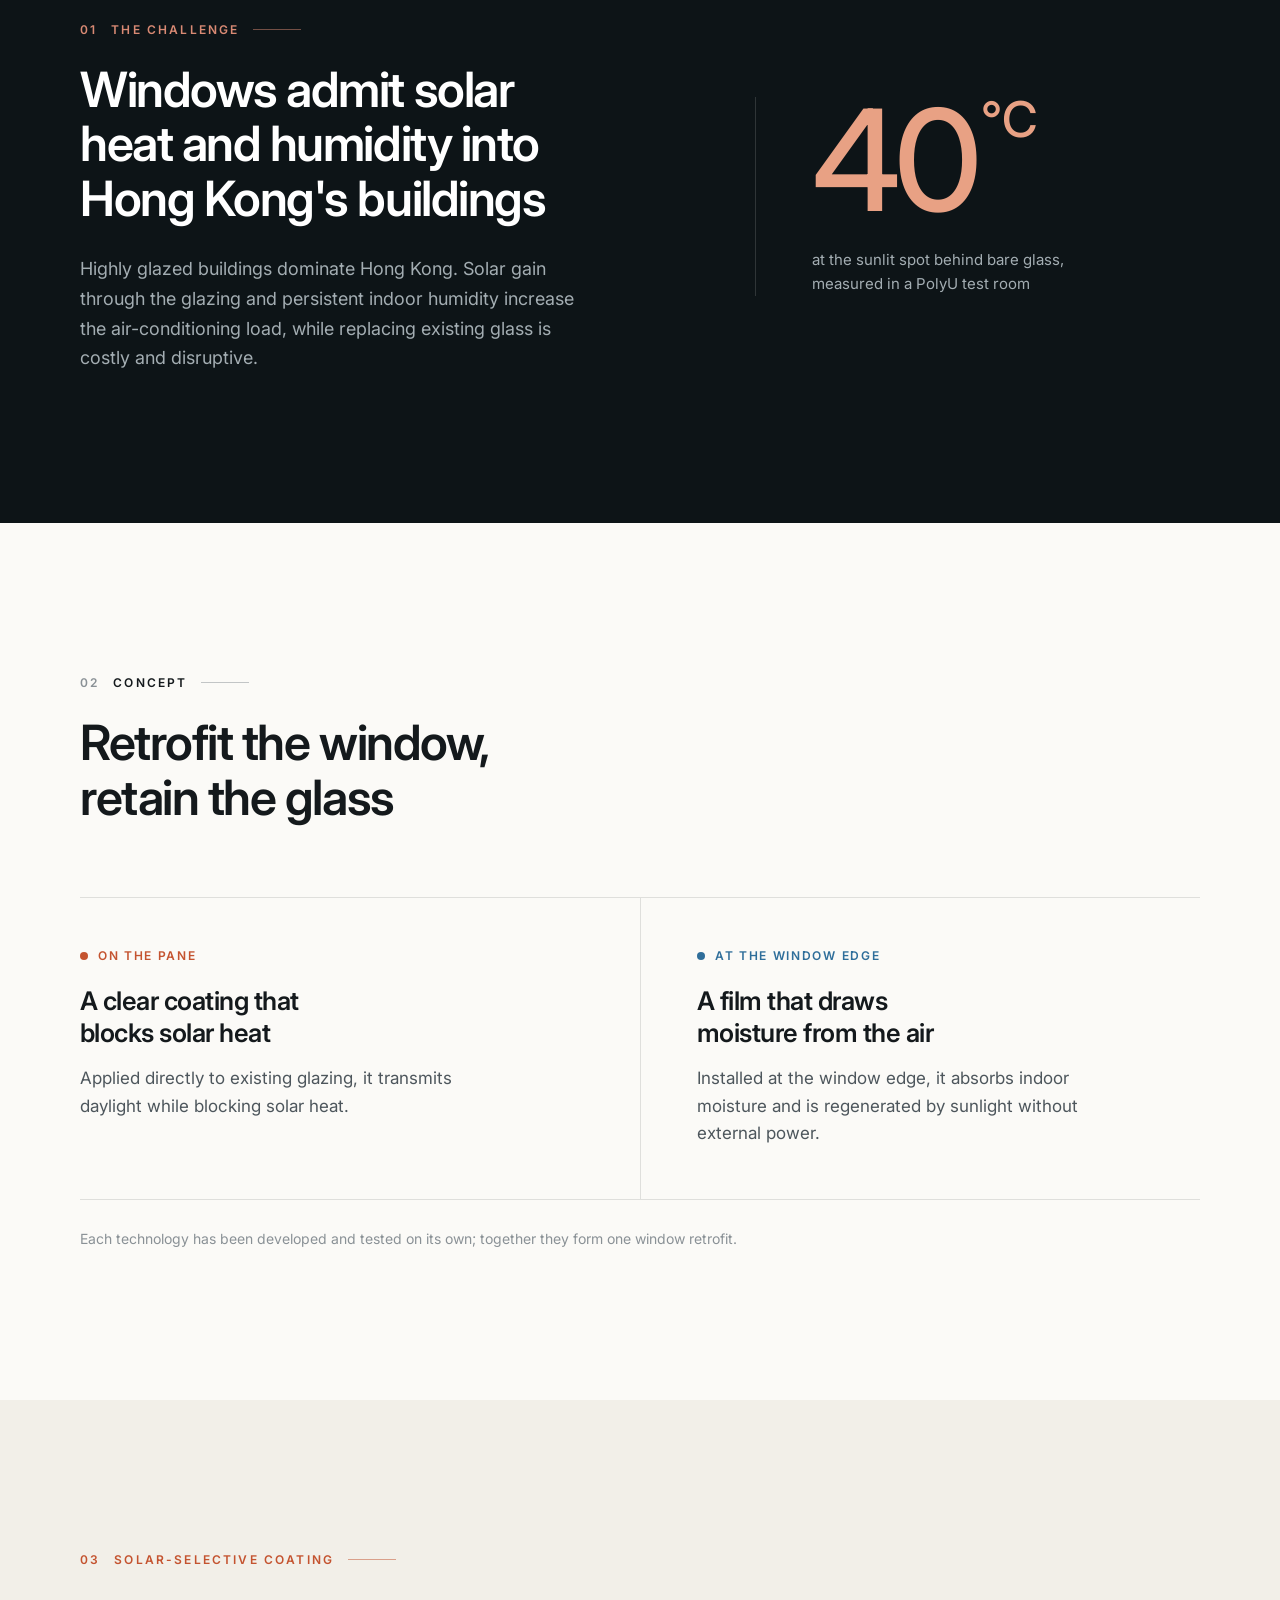
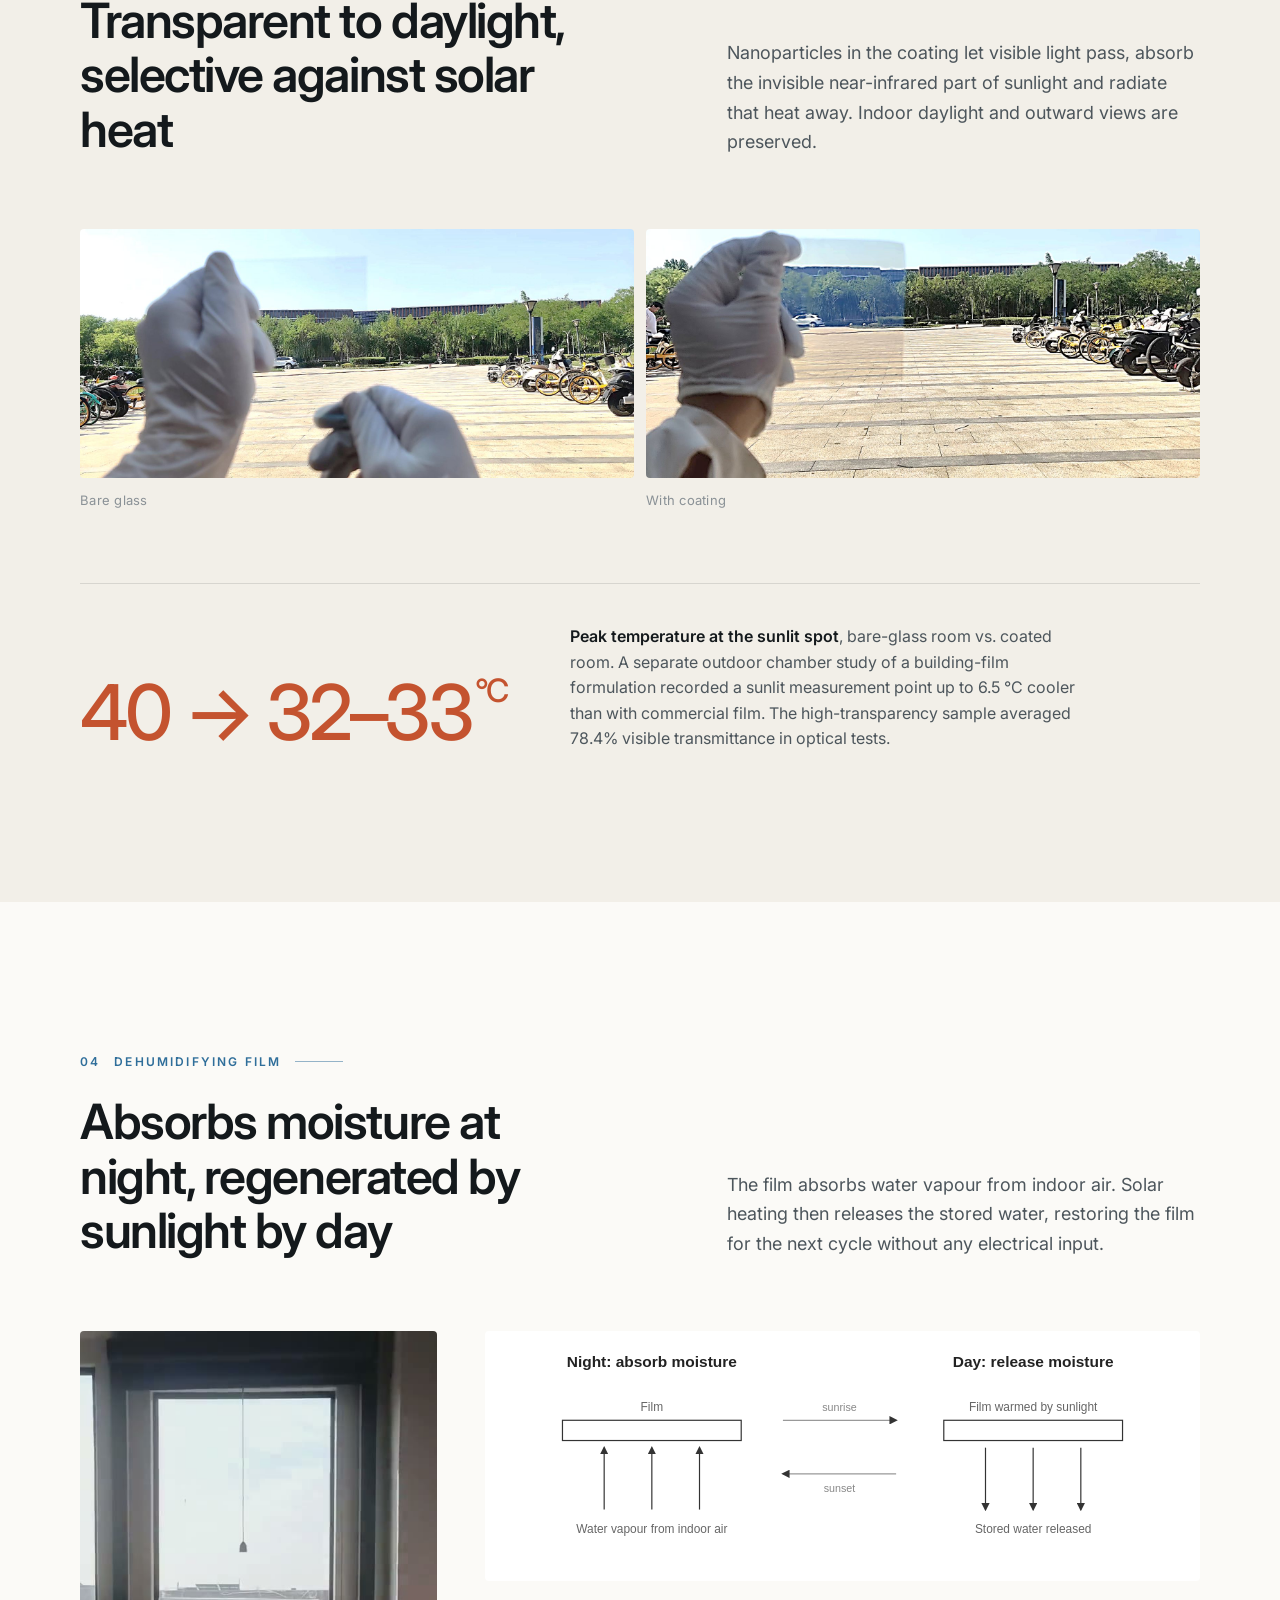
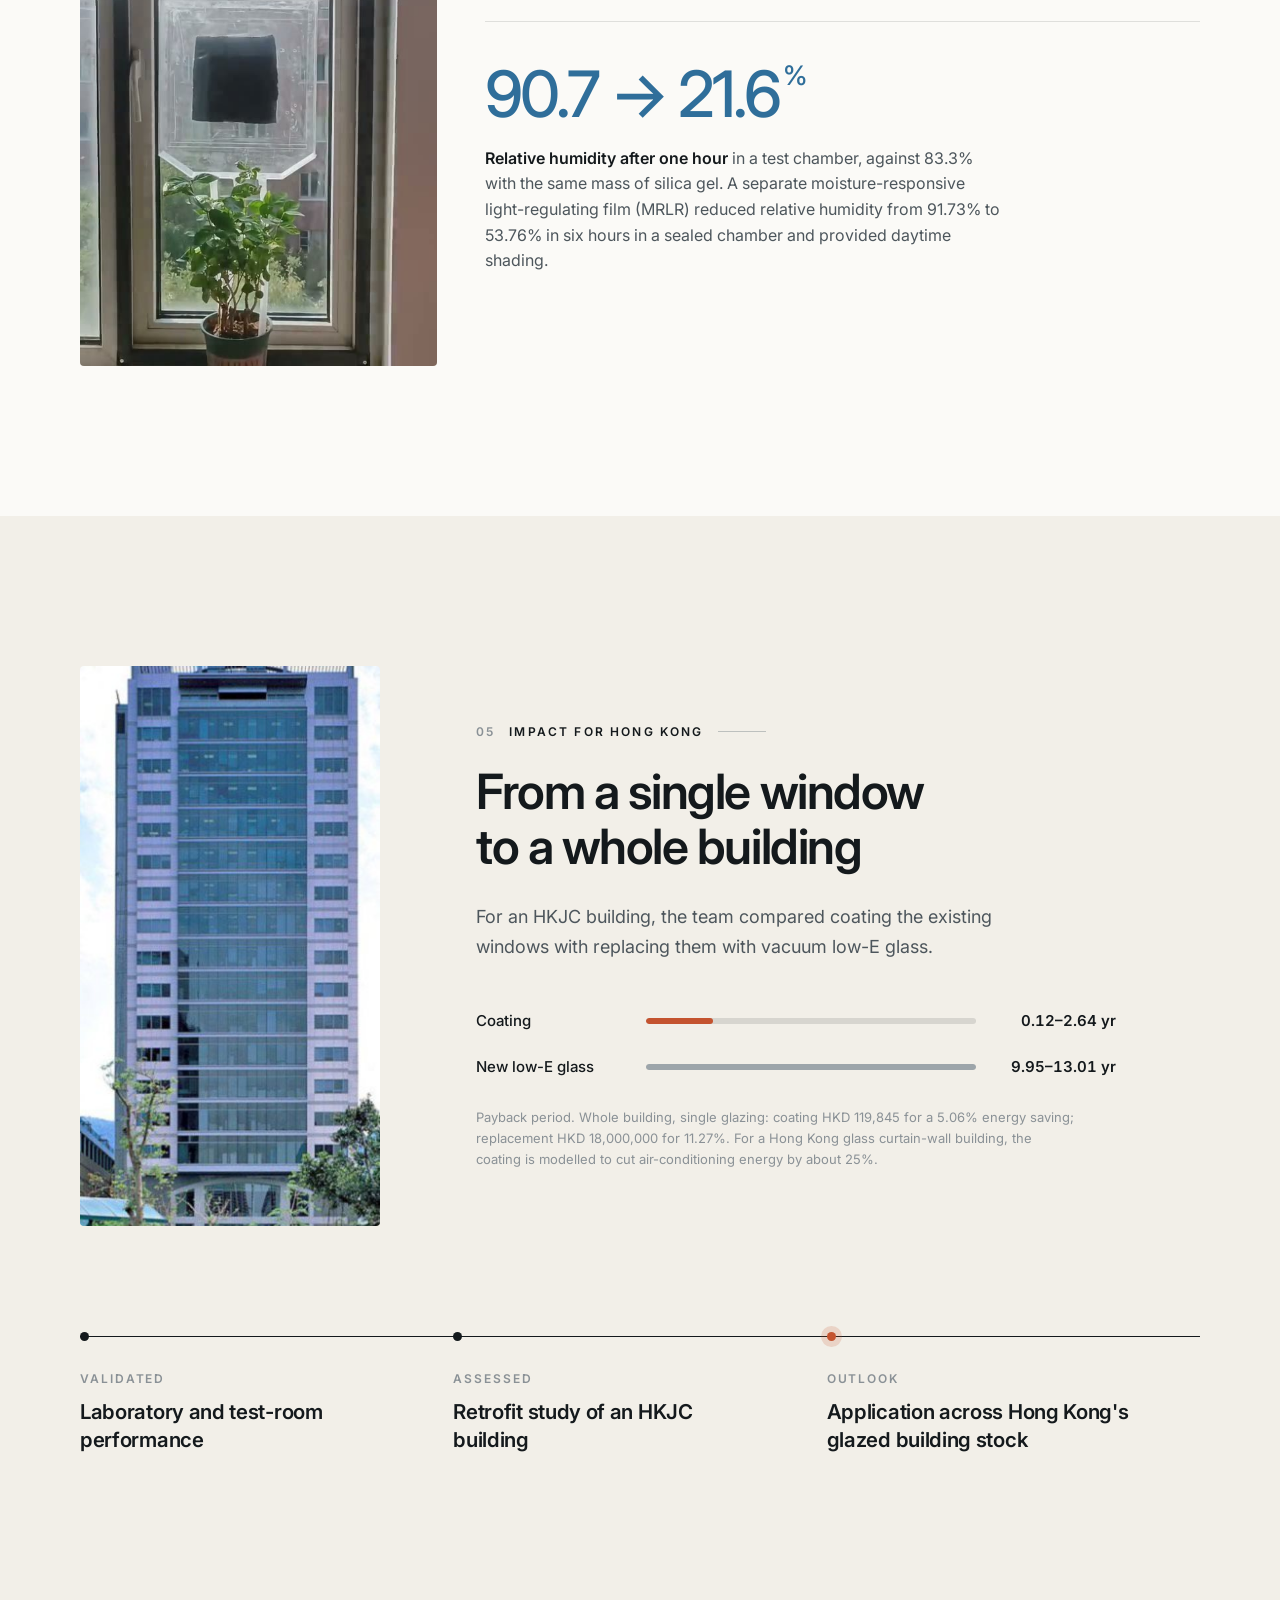
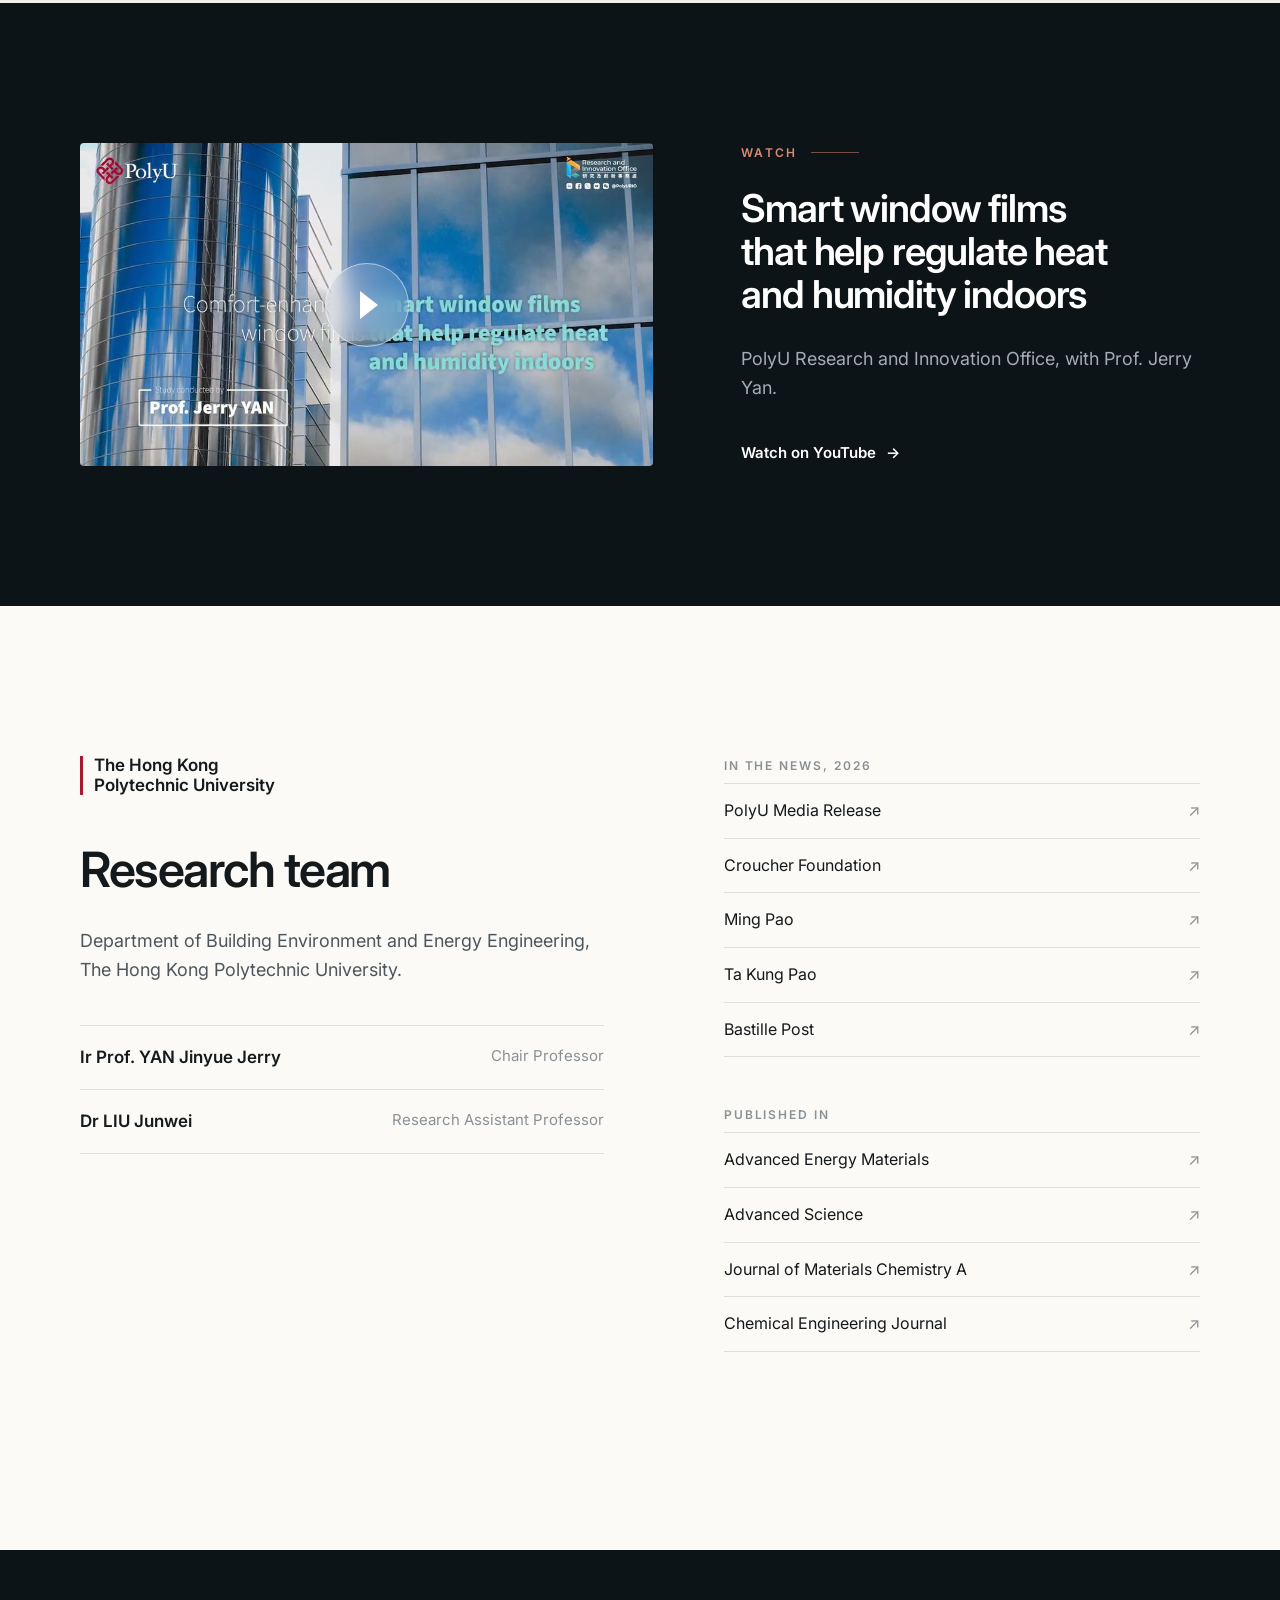
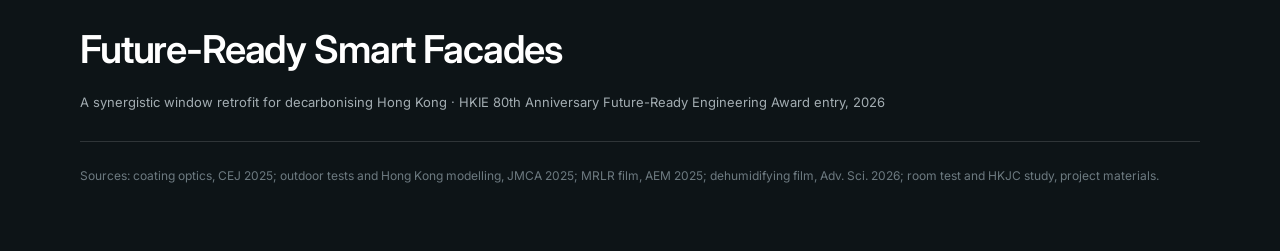
==== commit 62e9d408: "Remove Chinese edition and language controls" ====
--- a/en.html
+++ b/en.html
@@ -15,7 +15,7 @@
 
 <header class="topbar">
   <div class="wrap topnav">
-    <a class="brand" href="#top"><img class="logo" src="assets/img/polyu-logo.png" alt="The Hong Kong Polytechnic University" width="1002" height="192"></a>
+    <a class="brand" href="#top"><span class="university-name">The Hong Kong<br>Polytechnic University</span></a>
     <nav class="nav" aria-label="Sections">
       <a href="#challenge">Challenge</a>
       <a href="#idea">Concept</a>
@@ -23,7 +23,6 @@
       <a href="#film">Film</a>
       <a href="#impact">Impact</a>
       <a href="#team">Team</a>
-      <a href="./" lang="zh-CN" hreflang="zh-CN">中文</a>
     </nav>
   </div>
 </header>
@@ -173,7 +172,7 @@
 <section id="team" class="chapter">
   <div class="wrap team">
     <div class="rv">
-      <img class="team-logo" src="assets/img/polyu-logo.png" alt="The Hong Kong Polytechnic University" width="1002" height="192" loading="lazy">
+      <span class="university-name">The Hong Kong<br>Polytechnic University</span>
       <h2>Research team</h2>
       <p class="lead">Department of Building Environment and Energy Engineering, The Hong Kong Polytechnic University.</p>
       <ul class="names">
--- a/assets/styles.css
+++ b/assets/styles.css
@@ -130,7 +130,9 @@
 
 /* team */
 .team{display:grid;grid-template-columns:1.1fr 1fr;gap:120px;align-items:start}
-.team-logo{height:52px;width:auto;margin-bottom:48px}
+.brand{text-decoration:none}
+.university-name{display:inline-block;border-left:3px solid var(--polyu);padding-left:11px;font-weight:600;line-height:1.15}
+.team .university-name{margin-bottom:48px}
 .team .lead{margin-bottom:40px}
 .names{list-style:none;padding:0;margin:0;border-top:1px solid var(--line)}
 .names li{display:flex;justify-content:space-between;gap:20px;padding:18px 0;border-bottom:1px solid var(--line)}
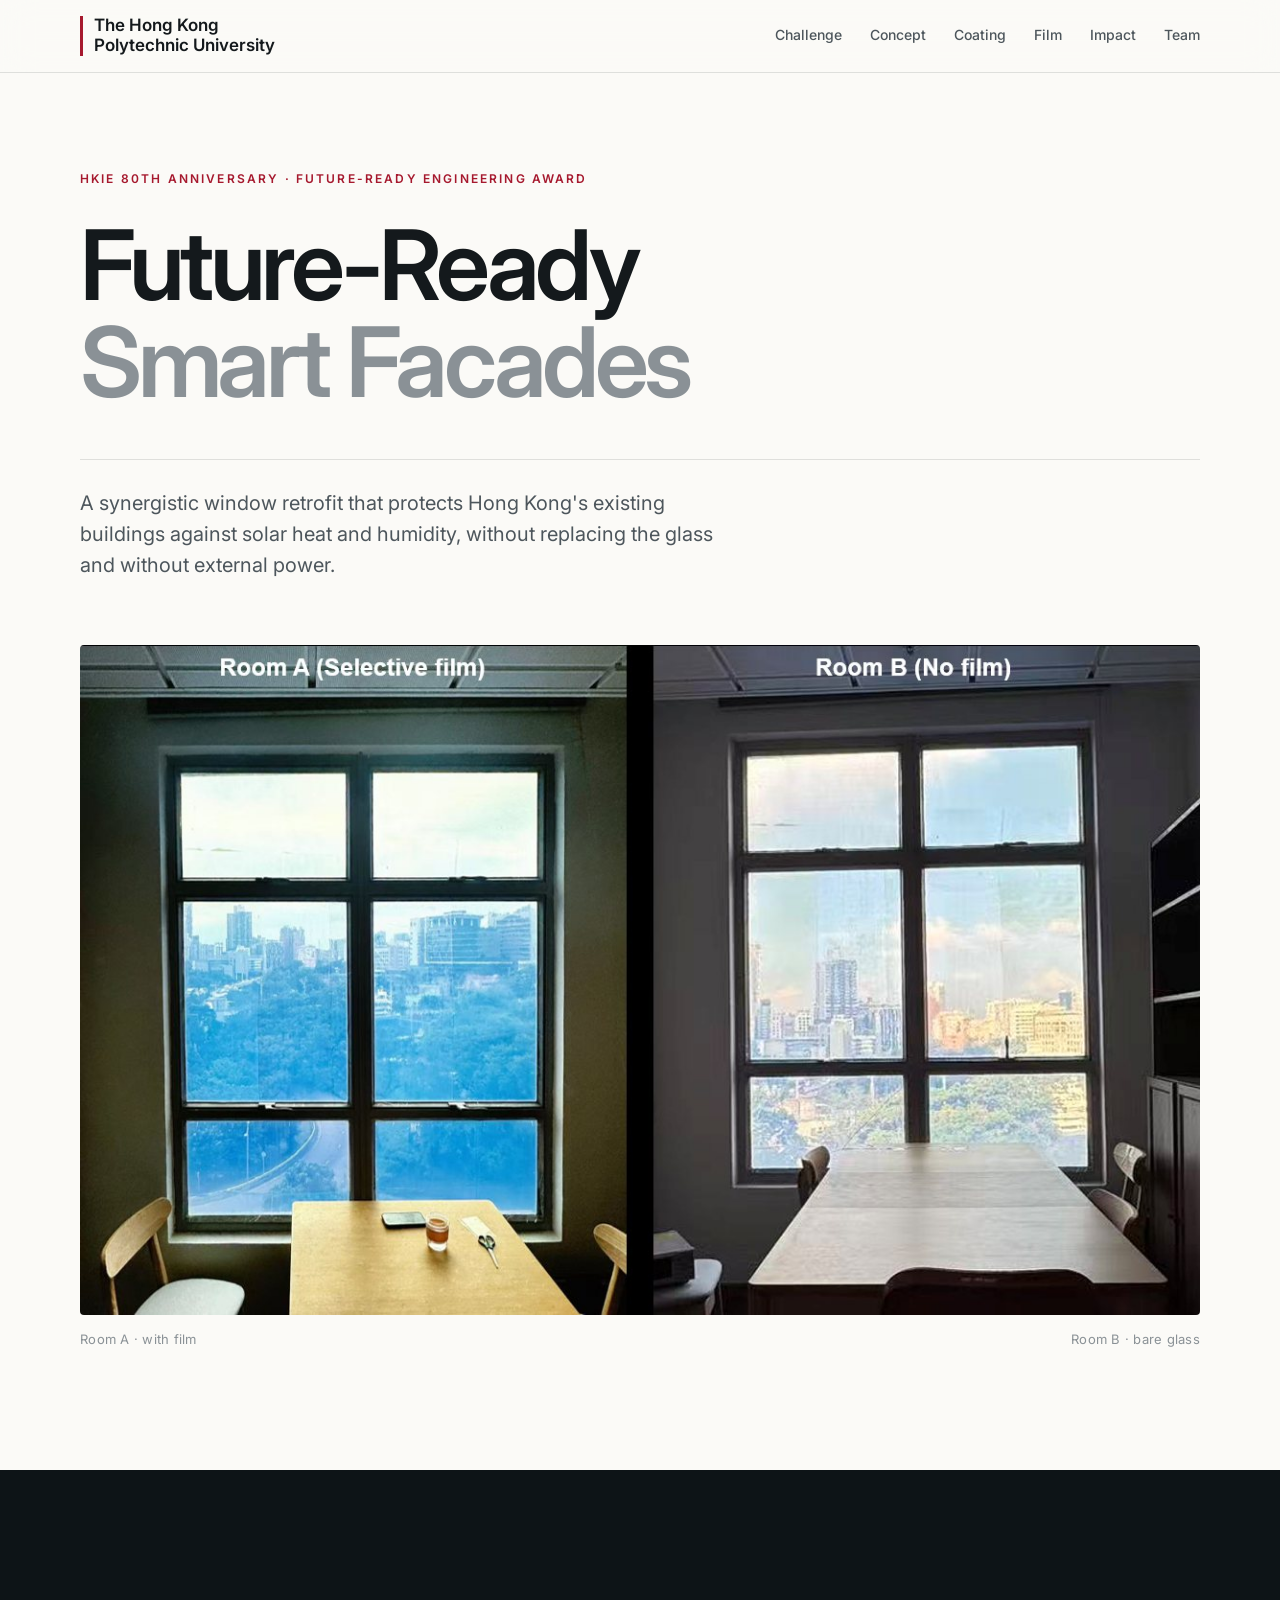
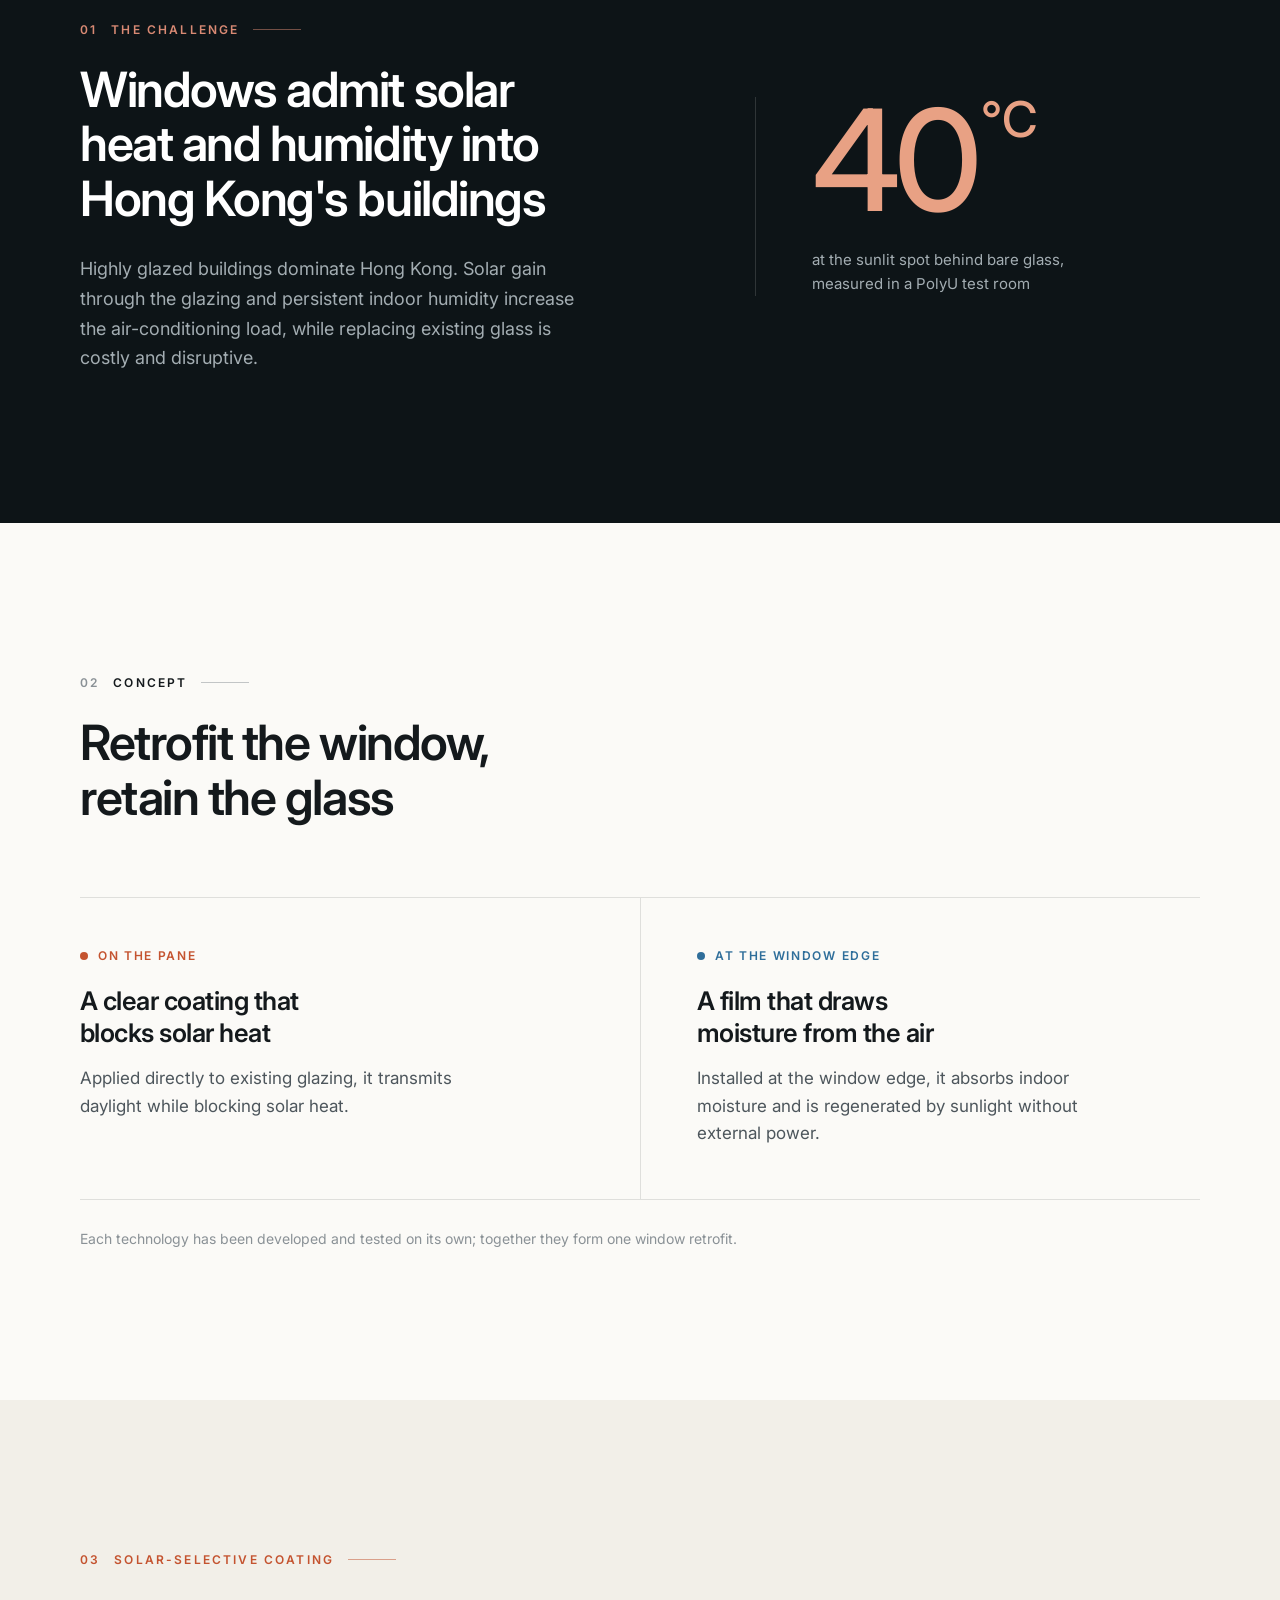
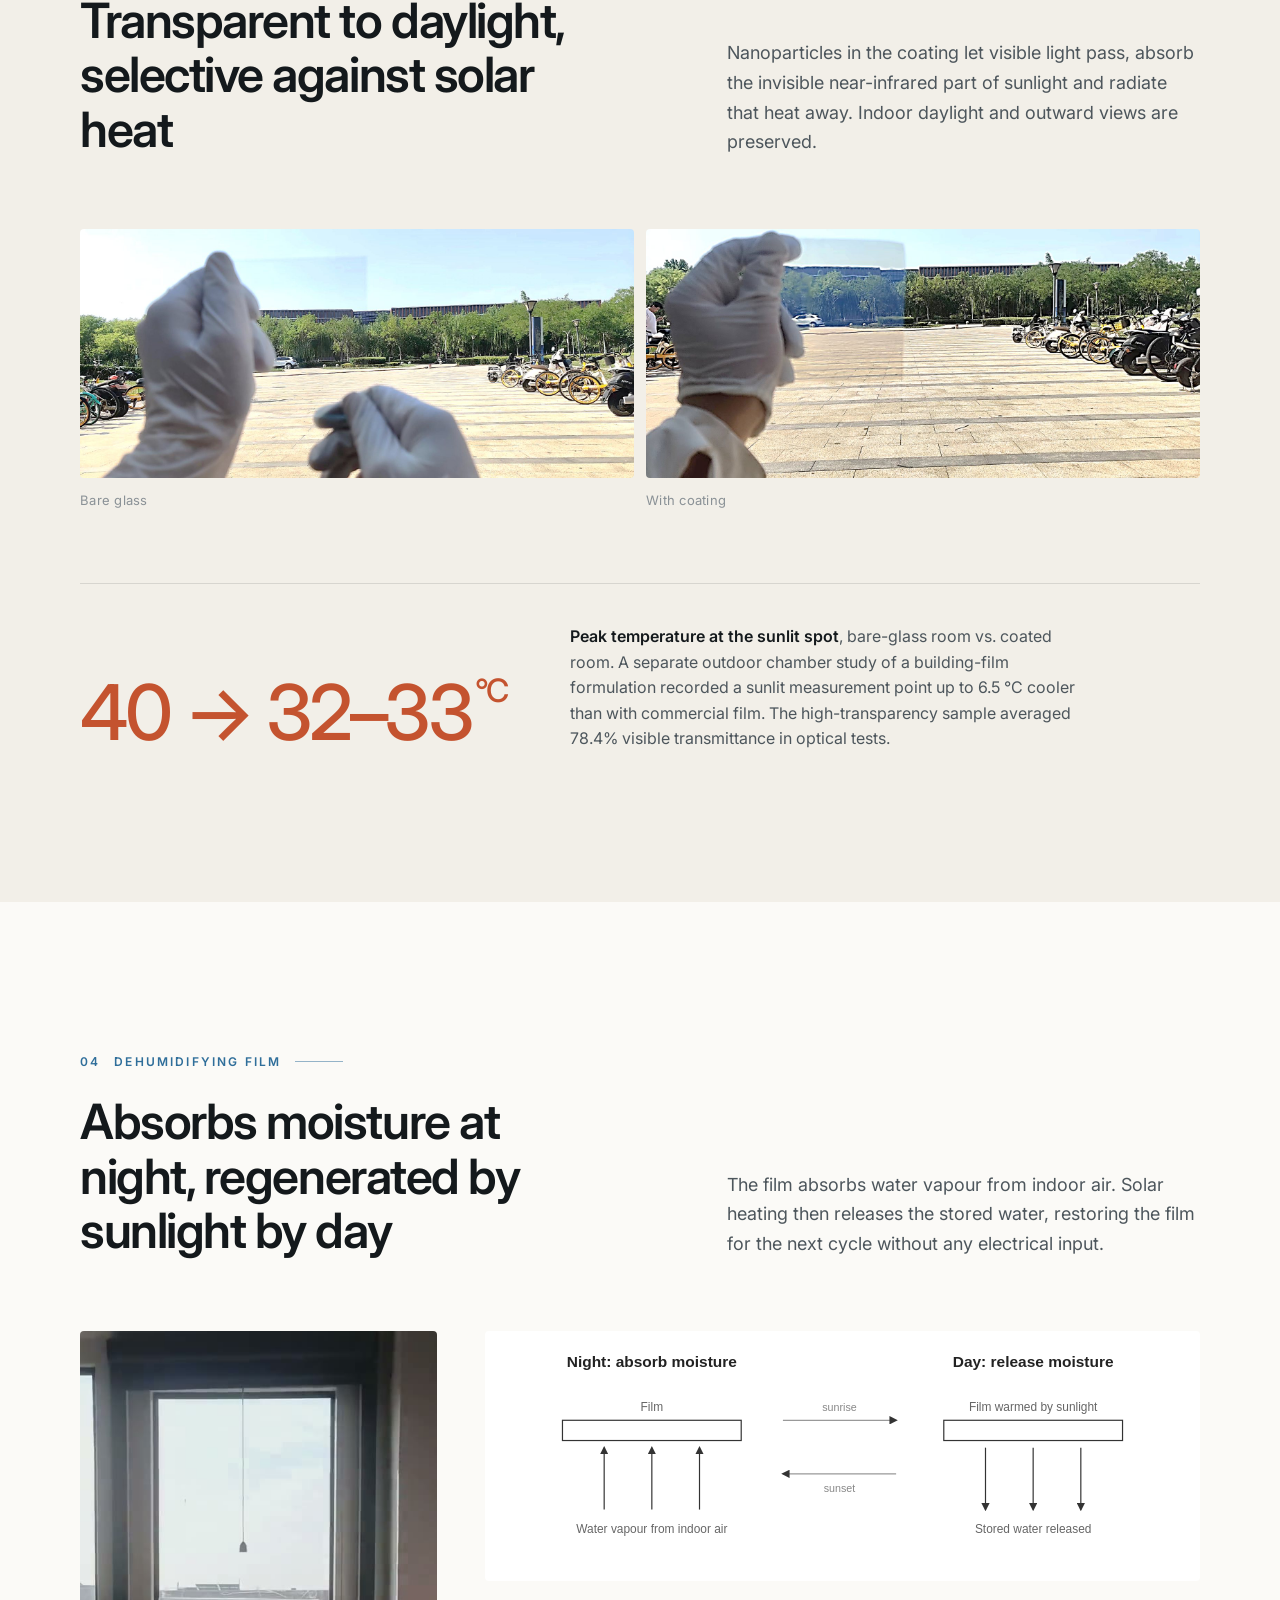
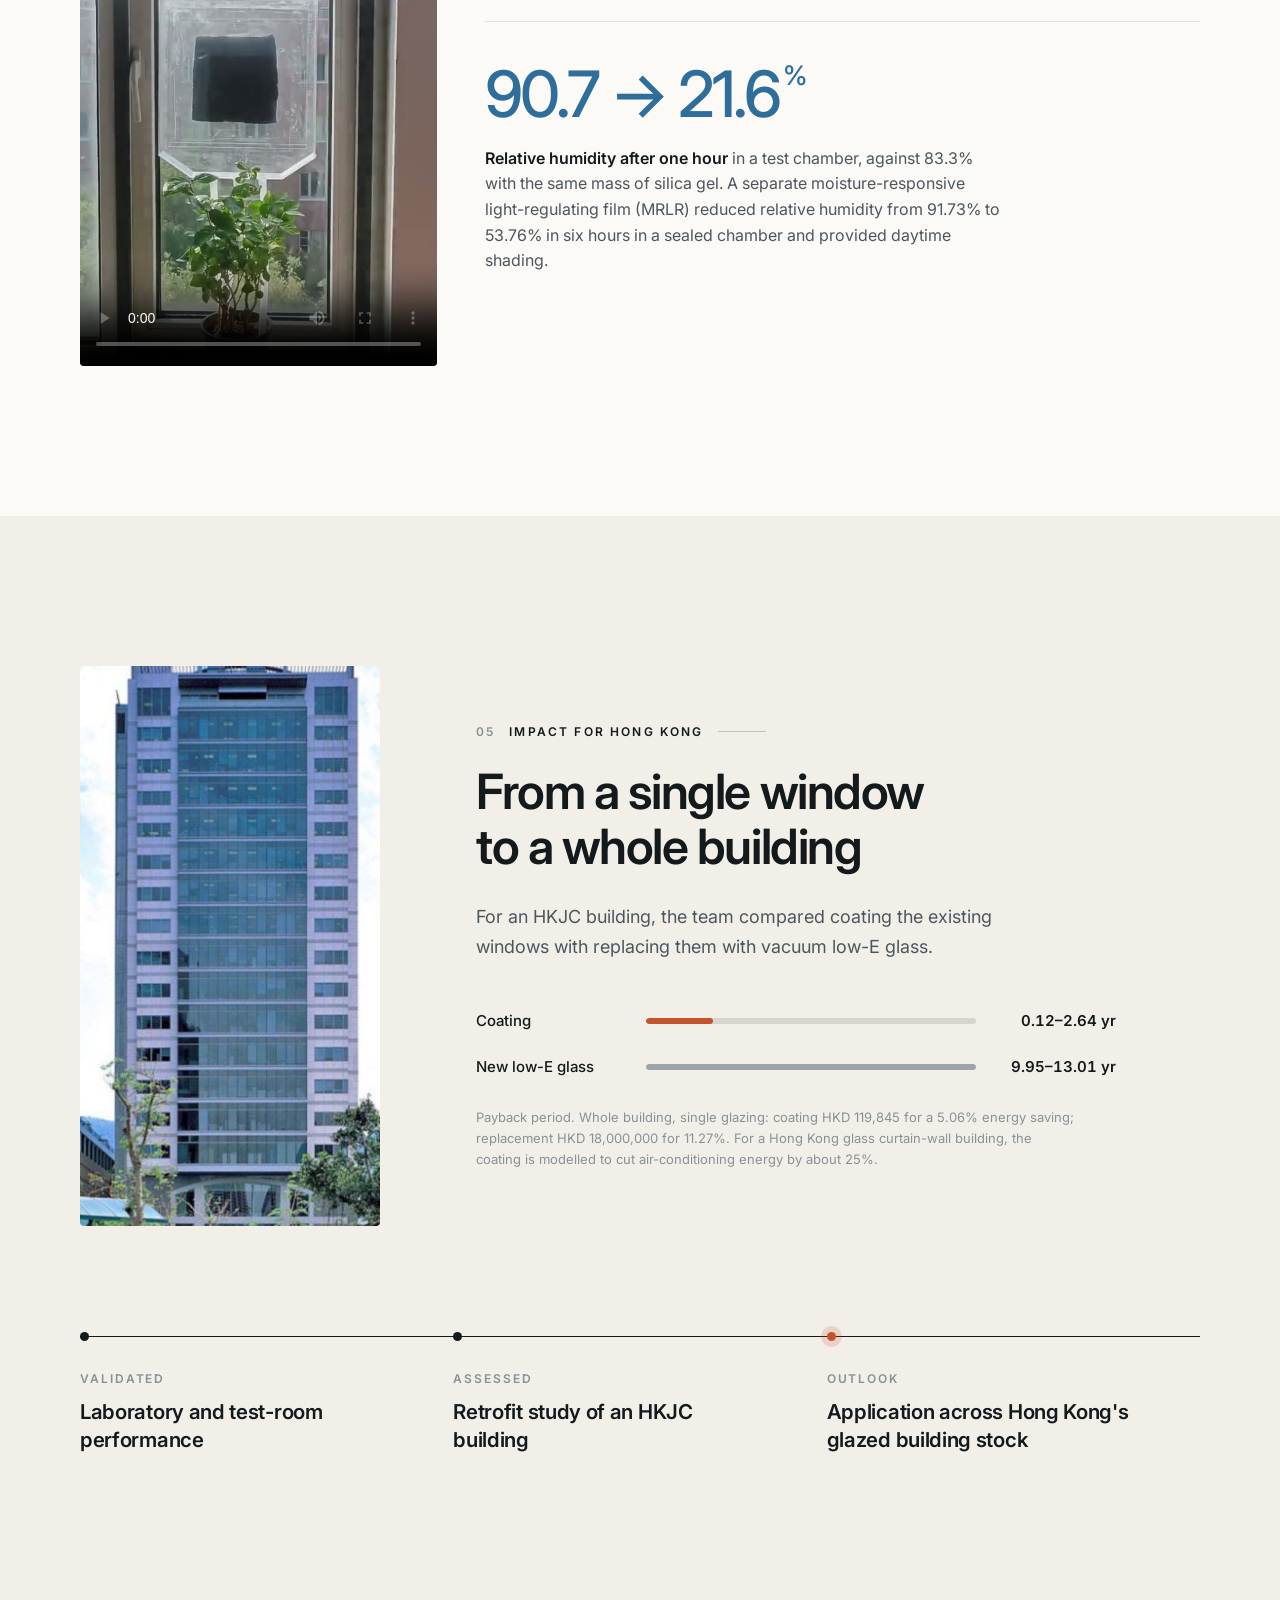
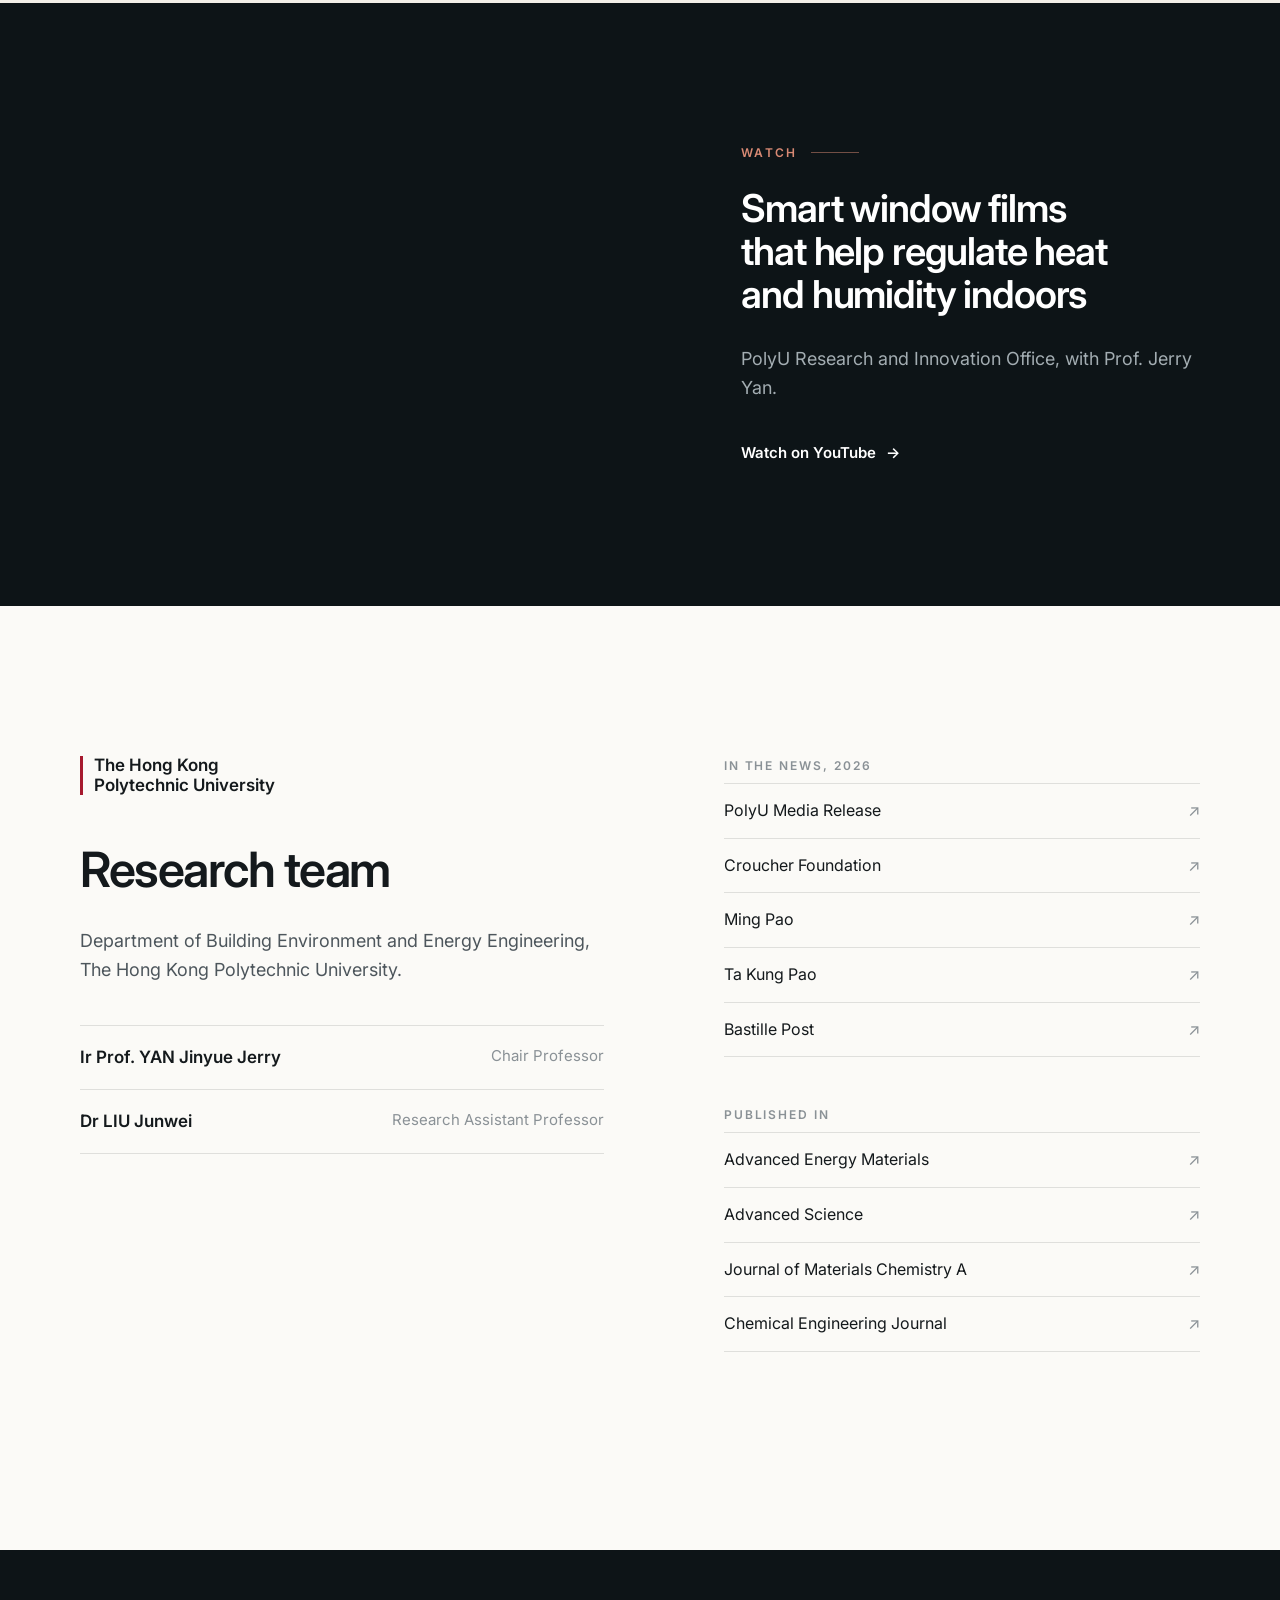
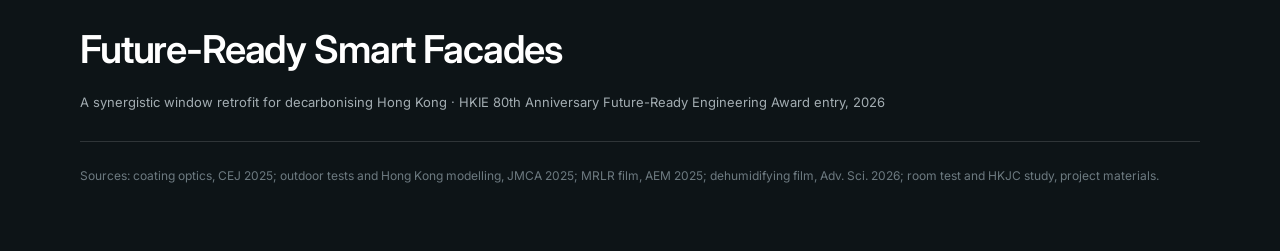
==== commit 94faf4dd: "Embed both project videos directly in the page" ====
--- a/en.html
+++ b/en.html
@@ -111,7 +111,7 @@
       <p class="lead">The film absorbs water vapour from indoor air. Solar heating then releases the stored water, restoring the film for the next cycle without any electrical input.</p>
     </div>
     <div class="film rv">
-      <video src="assets/film-window.mp4" poster="assets/img/film-window-poster.jpg" autoplay muted loop playsinline aria-label="Dehumidifying film module installed on a window"></video>
+      <video src="assets/film-window.mp4" poster="assets/img/film-window-poster.jpg" controls playsinline preload="metadata" aria-label="Dehumidifying film module installed on a window"></video>
       <div class="film-side">
         <img src="assets/img/film-cycle.svg" alt="Diagram: at night the film adsorbs water vapour from humid indoor air; by day sunlight warms the film and releases the stored water, in a daily cycle." loading="lazy" width="1200" height="420">
         <div class="result stack">
@@ -156,10 +156,10 @@
 
 <section id="watch" class="watch">
   <div class="wrap watch-grid">
-    <a class="video-card rv" href="https://www.youtube.com/watch?v=_Lc-6vE74IY">
-      <img src="assets/img/rio-video.jpg" alt="Video thumbnail: Smart window films that help regulate heat and humidity indoors, Prof. Jerry Yan." loading="lazy" width="960" height="540">
-      <span class="play" aria-hidden="true"></span>
-    </a>
+    <iframe src="https://www.youtube-nocookie.com/embed/_Lc-6vE74IY?start=23&amp;playsinline=1&amp;hl=en"
+              title="PolyU research on smart window films with Prof. Jerry Yan" width="640" height="360"
+              loading="lazy" allow="encrypted-media; picture-in-picture; fullscreen"
+              referrerpolicy="strict-origin-when-cross-origin" allowfullscreen></iframe>
     <div class="rv">
       <p class="num light">Watch</p>
       <h2>Smart window films that help regulate <em>heat and humidity</em> indoors</h2>
--- a/assets/styles.css
+++ b/assets/styles.css
@@ -121,11 +121,7 @@
 .watch-grid{display:grid;grid-template-columns:1.25fr 1fr;gap:88px;align-items:center}
 .watch h2{font-size:clamp(28px,3vw,40px)}
 .watch .lead{color:var(--night-2);margin-bottom:36px}
-.video-card{position:relative;display:block;border-radius:4px;overflow:hidden}
-.video-card img{width:100%;transition:transform .8s cubic-bezier(.2,.7,.2,1)}
-.video-card:hover img{transform:scale(1.035)}
-.play{position:absolute;left:50%;top:50%;width:84px;height:84px;margin:-42px 0 0 -42px;border-radius:50%;background:rgba(255,255,255,.14);backdrop-filter:blur(10px);-webkit-backdrop-filter:blur(10px);box-shadow:inset 0 0 0 1px rgba(255,255,255,.5)}
-.play::after{content:"";position:absolute;left:35px;top:28px;border-left:18px solid #fff;border-top:14px solid transparent;border-bottom:14px solid transparent}
+.watch-grid iframe{display:block;width:100%;height:auto;aspect-ratio:16/9;border:0;background:var(--night)}
 .link-arrow.light{color:#fff}
 
 /* team */
